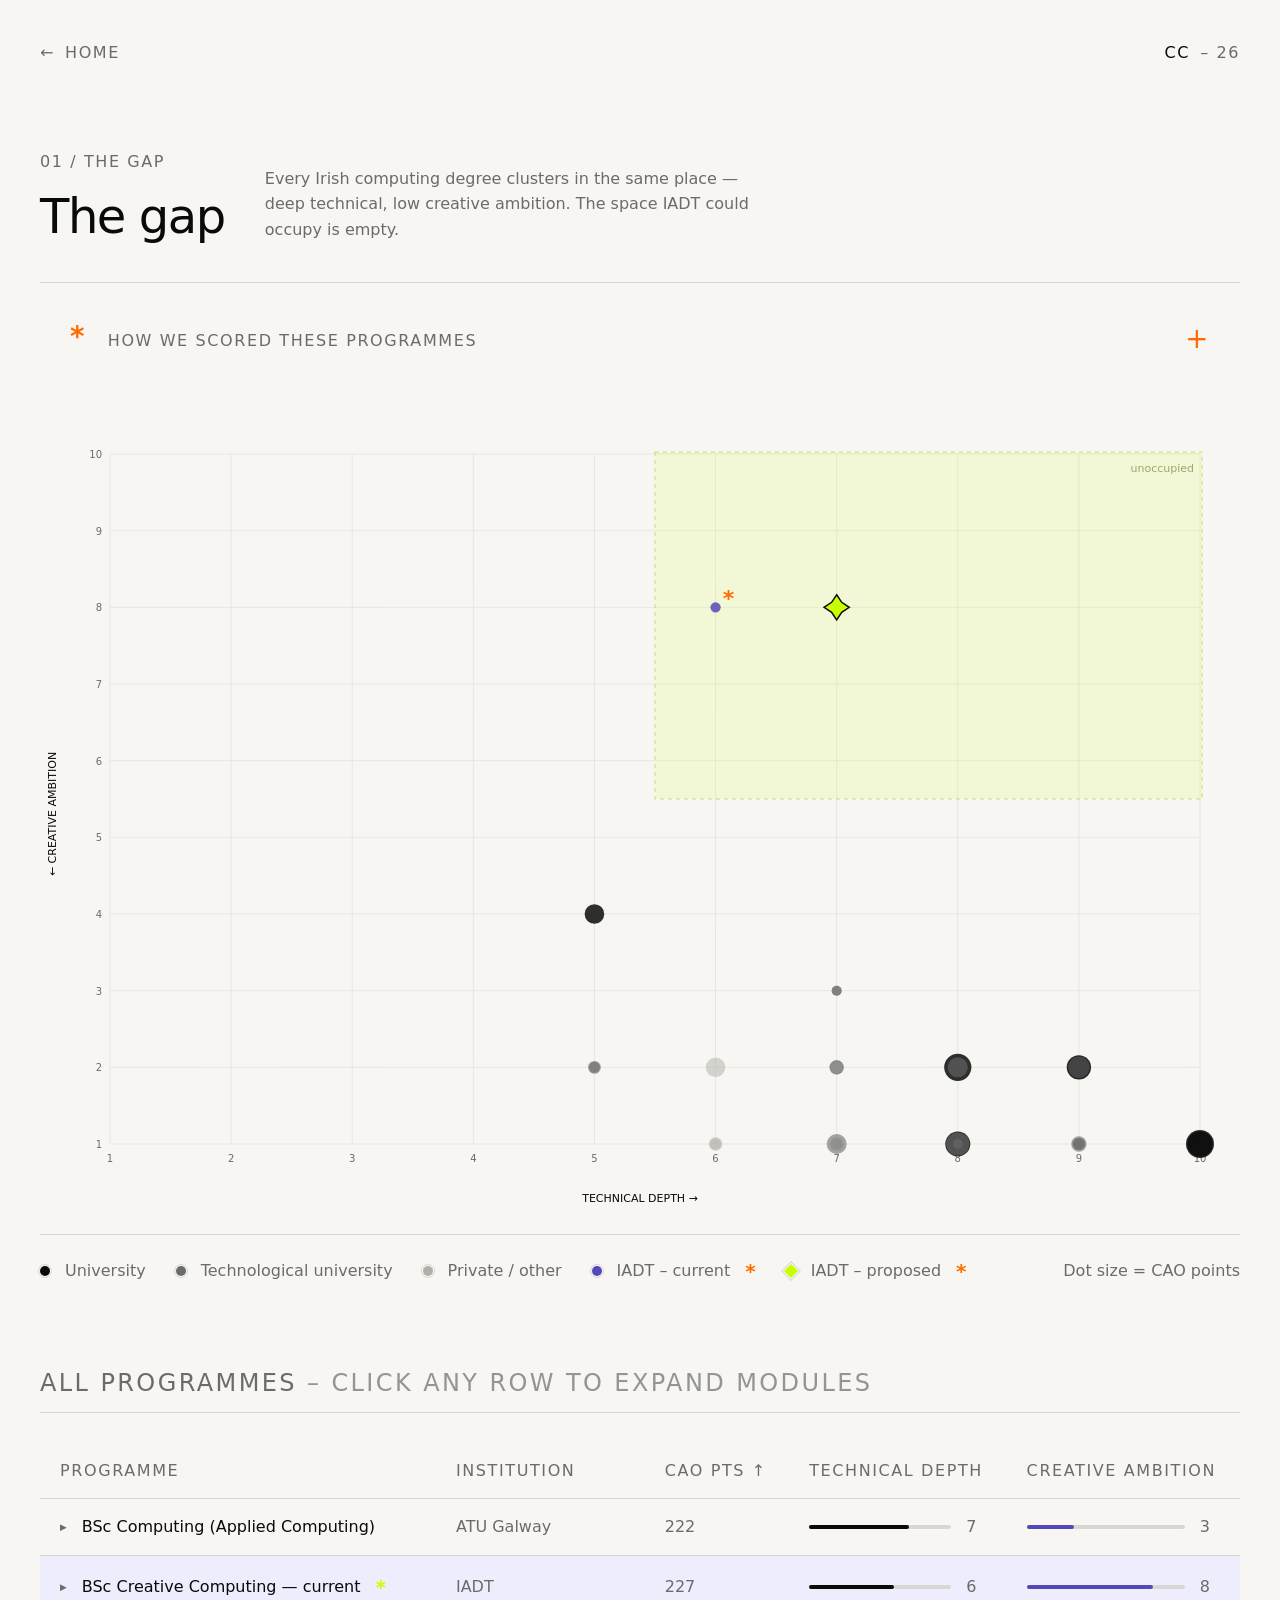
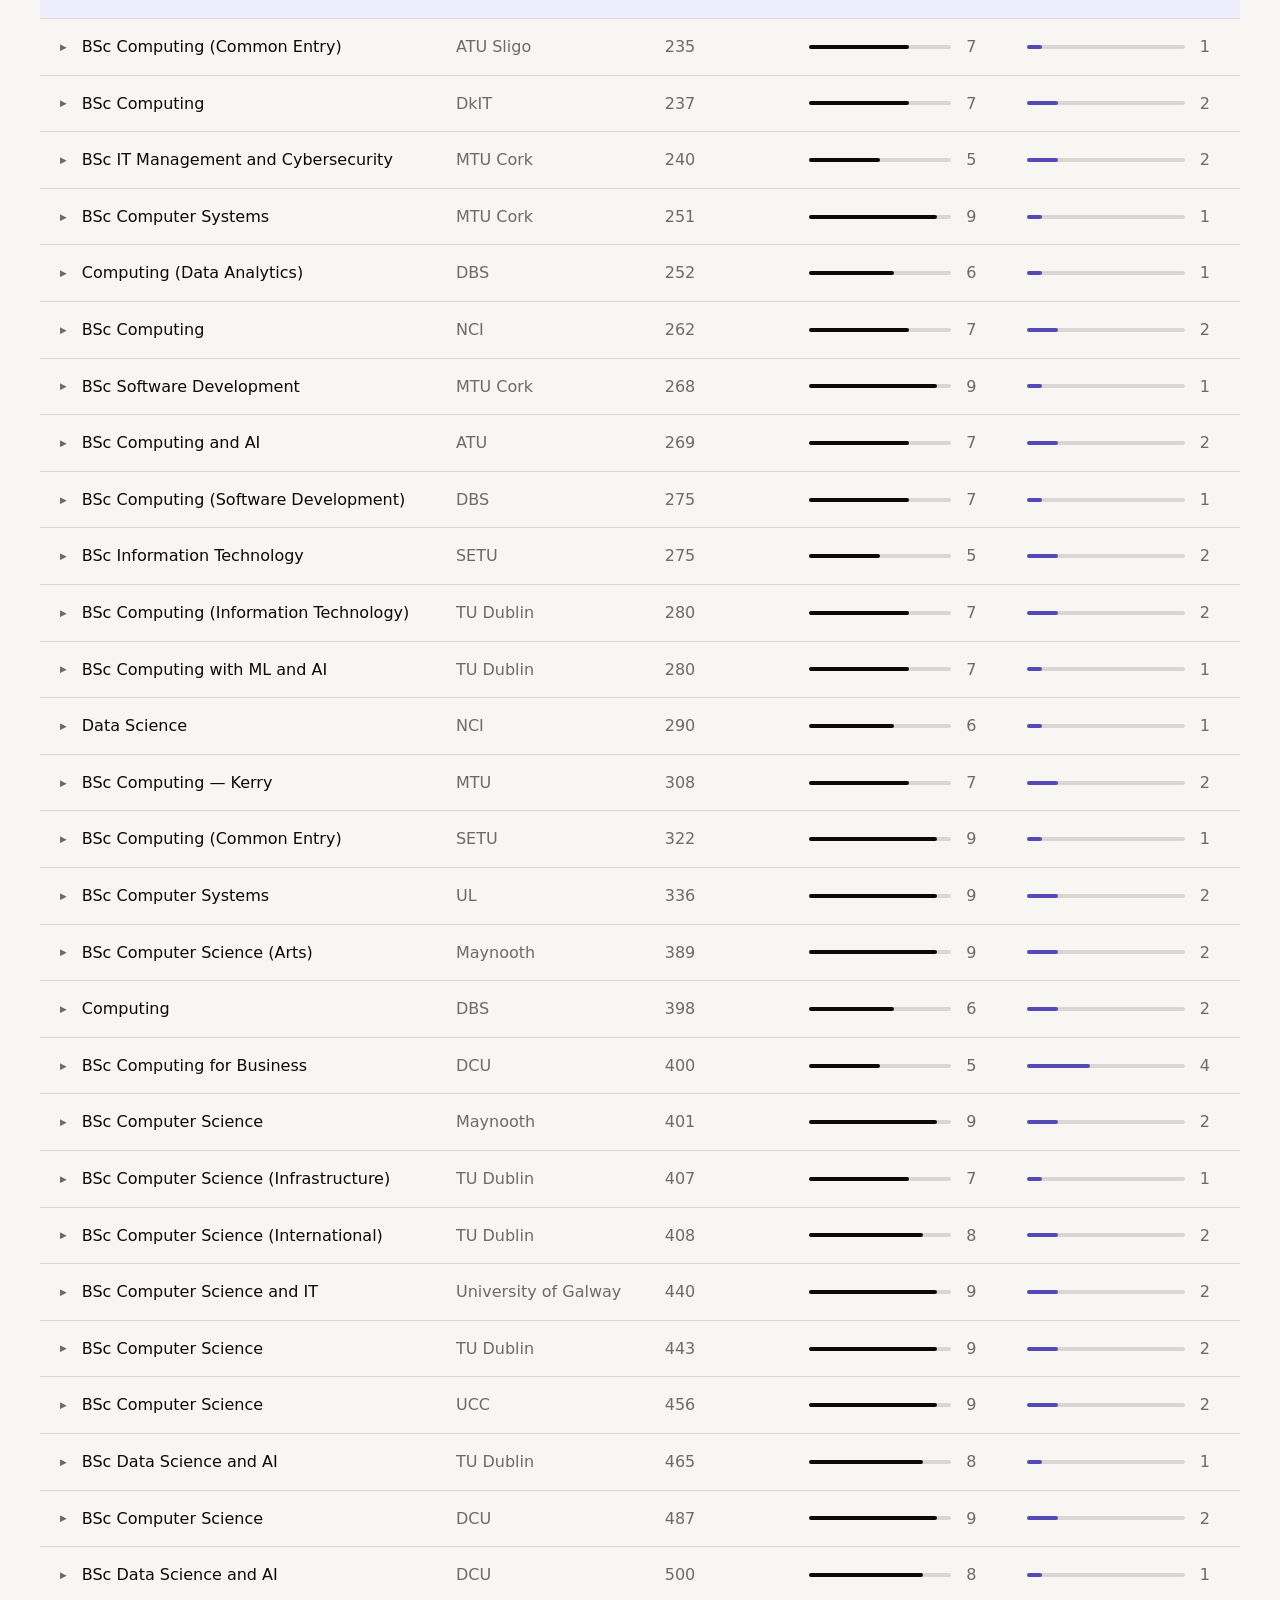
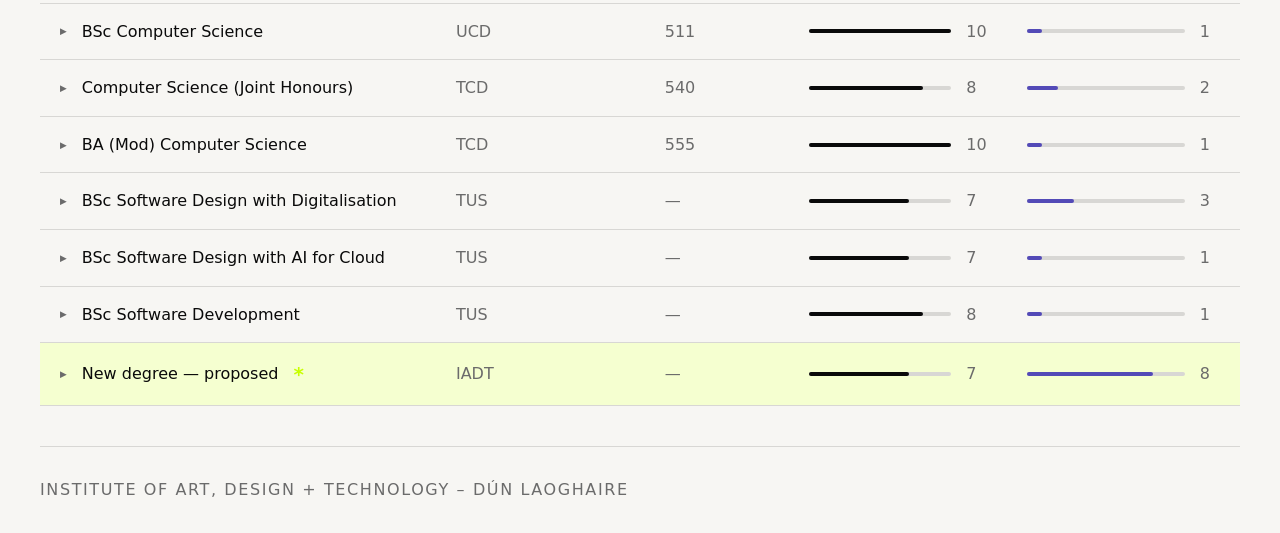
==== 01-gap.html @ 4064b0ba "Initial commit" ====
<!DOCTYPE html>
<html lang="en">
<head>
  <meta charset="UTF-8">
  <meta name="viewport" content="width=device-width, initial-scale=1.0">
  <meta name="description" content="The gap in Irish computing education — a landscape analysis of 37 degree programmes.">
  <title>The Gap – CC 26</title>
  <link rel="stylesheet" href="https://rsms.me/inter/inter.css">
  <link rel="stylesheet" href="css/style.css">
</head>
<body class="page">

  <a class="skip-link" href="#main-content">Skip to main content</a>

  <!--
    SITE HEADER
    Back link left, wordmark right.
    margin-inline-start:auto on .wordmark pushes it right — no empty spacer elements.
  -->
  <header class="site-header">
    <a class="back-link" href="index.html" aria-label="Back to CC 26 home">
      <span class="arrow" aria-hidden="true">←</span>
      <span>Home</span>
    </a>
    <a class="wordmark" href="index.html" aria-label="CC 26 — home">
      <span class="wordmark__name">CC</span>
      <span class="wordmark__sub">26</span>
    </a>
  </header>

  <!--
    PAGE HEADER
    Two-column flex: title group left, description right.
    Description aligns to bottom via align-self:flex-end on .page-header__desc.
  -->
  <div class="page-header">
    <div>
      <p class="page-header__eyebrow">01 / The gap</p>
      <h1 class="page-header__title">The gap</h1>
    </div>
    <p class="page-header__desc">
      Every Irish computing degree clusters in the same place — deep technical,
      low creative ambition. The space IADT could occupy is empty.
    </p>
  </div>

  <!--
    METHODOLOGY DISCLOSURE
    Native <details>/<summary> — keyboard accessible, no JS.
    Collapsed by default so diagram leads.
    Toggle indicator uses CSS transform, not swapped content.
  -->
  <details class="methodology">
    <summary class="methodology__summary">
      <span>
        <span class="methodology__marker" aria-hidden="true">*</span>
        How we scored these programmes
      </span>
      <span class="methodology__toggle" aria-hidden="true">+</span>
    </summary>
    <div class="methodology__body flow">
      <p>
        Each of the 37 programmes was scored 1–10 on two axes, based on a review
        of publicly available module lists, programme descriptions and learning
        outcomes. Scores reflect the overall character of the degree — not the
        presence or absence of any single module.
      </p>
      <p>
        <strong>Technical depth (X axis)</strong> measures how much of the degree
        is dedicated to writing, understanding and debugging real code —
        programming languages, data structures and algorithms, systems programming,
        networking, databases and computer architecture. A score of
        <strong>9–10</strong> indicates significant CS theory: compilers, formal
        methods, concurrent systems. A score of <strong>7–8</strong> indicates
        strong applied programming. A score of <strong>5–6</strong> indicates solid
        coding foundations where programming is not the dominant activity.
      </p>
      <p>
        <strong>Creative ambition (Y axis)</strong> measures how much of the degree
        explicitly teaches design thinking, visual communication, human-centred
        process, prototyping and critique culture. A token UX or HCI module does
        not raise this score. A score of <strong>7–8</strong> requires design to be
        a named, sustained pillar across multiple years.
      </p>
      <p>
        <strong>* IADT Creative Computing</strong> is scored
        <strong>6 for technical depth</strong>. Students write real code across all
        four years — programming, databases, APIs, full-stack projects, cloud and
        networking. The score is not higher because the programme lacks the CS
        theory depth of university degrees: algorithms at scale, systems
        programming, compilers and formal methods.
      </p>
      <p>
        Dot size encodes CAO points (2025 or most recent available). Click any
        programme row in the table below to expand its module list.
      </p>
    </div>
  </details>

  <!--
    MAIN CONTENT
    .stack composition handles vertical rhythm between sections.
  -->
  <main id="main-content" class="site-main stack">

    <!--
      MATRIX VISUALISATION
      <figure> groups the canvas and its legend as a semantic unit.
      The canvas is a progressive enhancement — the data table below
      is the primary accessible content.
      Screen readers get the aria-label on canvas plus the text fallback inside it.
    -->
    <section aria-labelledby="matrix-heading">

      <h2 id="matrix-heading" class="u-visually-hidden">
        Irish computing degrees – technical depth vs creative ambition
      </h2>

      <figure class="matrix-figure">

        <canvas
          id="matrix"
          width="1200"
          height="800"
          role="img"
          aria-label="Scatter plot of 37 Irish computing degrees on two axes: technical depth (x) and creative ambition (y). Almost all programmes cluster bottom-right — high technical, low creative. IADT Creative Computing sits top-left. The proposed new degree sits top-right, a position no other programme occupies."
        >
          <!--
            Text fallback for environments where canvas is unavailable.
            Directs users to the accessible data table below.
          -->
          <p>
            Chart showing 37 Irish computing degrees. Most cluster bottom-right
            (high technical depth, low creative ambition). IADT Creative Computing
            sits top-left. The proposed new degree targets the top-right —
            currently unoccupied. See the full data table below.
          </p>
        </canvas>

        <!--
          Tooltip — positioned absolute within figure.
          aria-hidden toggled via JS when shown/hidden.
        -->
        <div
          id="tooltip"
          class="tooltip"
          role="tooltip"
          aria-hidden="true"
        ></div>

        <!--
          Legend as figcaption — semantically describes the figure.
          Uses .sidebar composition: items left (cluster), note right.
        -->
        <figcaption class="matrix-legend">
          <div class="sidebar">
            <ul class="cluster" role="list" aria-label="Dot colour key">
              <li class="legend__item">
                <span class="legend__dot" data-type="university" aria-hidden="true"></span>
                University
              </li>
              <li class="legend__item">
                <span class="legend__dot" data-type="tu" aria-hidden="true"></span>
                Technological university
              </li>
              <li class="legend__item">
                <span class="legend__dot" data-type="other" aria-hidden="true"></span>
                Private / other
              </li>
              <li class="legend__item">
                <span class="legend__dot" data-type="iadt" aria-hidden="true"></span>
                IADT – current
                <span class="legend__marker" aria-hidden="true">*</span>
              </li>
              <li class="legend__item">
                <span class="legend__dot" data-type="proposed" aria-hidden="true"></span>
                IADT – proposed
                <span class="legend__marker" aria-hidden="true">*</span>
              </li>
            </ul>
            <p class="legend__note">Dot size = CAO points</p>
          </div>
        </figcaption>

      </figure>

    </section>

    <!--
      PROGRAMMES TABLE
      Primary accessible content — full data for all 37 programmes.
      role="region" + tabindex="0" makes the scroll container keyboard-navigable.
      thead is sticky so headers remain visible when scrolling.
    -->
    <section aria-labelledby="table-heading" class="stack" style="--stack-space: var(--space-m)">

      <h2 id="table-heading" class="section-label">
        All programmes
        <span class="section-label__hint">– click any row to expand modules</span>
      </h2>

      <div class="table-scroll" role="region" aria-label="Irish computing degrees data" tabindex="0">
        <table class="data-table" id="prog-table">
          <thead>
            <tr>
              <th scope="col" data-col="name"        aria-sort="none">Programme</th>
              <th scope="col" data-col="institution" aria-sort="none">Institution</th>
              <th scope="col" data-col="cao_points"  aria-sort="none">CAO pts</th>
              <th scope="col" data-col="x"           aria-sort="none">Technical depth</th>
              <th scope="col" data-col="y"           aria-sort="none">Creative ambition</th>
            </tr>
          </thead>
          <tbody id="table-body">
            <!--
              Rows rendered by gap.js.
              Each row is a <tr> with tabindex="0" and aria-expanded
              for keyboard expand/collapse.
              Panel content in a sibling <tr> toggled via hidden attribute.
            -->
          </tbody>
        </table>
      </div>

    </section>

  </main>

  <footer class="site-footer">
    <p class="site-footer__text">Institute of Art, Design + Technology – Dún Laoghaire</p>
  </footer>

  <script src="js/gap.js" type="module"></script>

</body>
</html>
---- css/style.css ----
/* ============================================================
   CC 26 — GLOBAL STYLESHEET
   Methodology:      CUBE CSS          (cube.fyi)
   Type + space:     Utopia            (utopia.fyi)
   Layout:           Every Layout      (every-layout.dev)
   Font:             Inter             (rsms.me/inter)
   Line heights:     Ratio approach    (piccalil.li/blog/line-heights-in-css-work-better-with-ratios)
============================================================ */


/* ------------------------------------------------------------
   RESET
------------------------------------------------------------ */

*, *::before, *::after {
  box-sizing: border-box;
  margin: 0;
  padding: 0;
}


/* ------------------------------------------------------------
   DESIGN TOKENS
   Every value that could change lives here.
   Nothing is hardcoded outside :root.
------------------------------------------------------------ */

:root {

  /* ── Fluid type scale (Utopia, 320px → 1240px) ── */
  --step--1: clamp(0.875rem, 0.875rem + 0vw,    0.875rem);
  --step-0:  1rem;
  --step-1:  clamp(1rem,     0.9rem   + 0.5vw,  1.25rem);
  --step-2:  clamp(1.25rem,  1.05rem  + 0.85vw, 1.75rem);
  --step-3:  clamp(1.5rem,   1.1rem   + 1.7vw,  2.5rem);
  --step-4:  clamp(1.8rem,   1rem     + 4vw,    3rem);

  /* ── Fluid space scale (Utopia, 320px → 1240px) ── */
  --space-3xs: clamp(0.25rem,  0.23rem + 0.11vw, 0.3125rem);
  --space-2xs: clamp(0.5rem,   0.46rem + 0.22vw, 0.625rem);
  --space-xs:  clamp(0.75rem,  0.69rem + 0.33vw, 0.9375rem);
  --space-s:   clamp(1rem,     0.93rem + 0.43vw, 1.25rem);
  --space-m:   clamp(1.5rem,   1.38rem + 0.65vw, 1.875rem);
  --space-l:   clamp(2rem,     1.74rem + 1.09vw, 2.5rem);
  --space-xl:  clamp(3rem,     2.61rem + 1.63vw, 4rem);
  --space-2xl: clamp(4rem,     3.48rem + 2.17vw, 6rem);
  --space-3xl: clamp(6rem,     5.22rem + 3.26vw, 8rem);

  /* One-up pairs */
  --space-s-m:  clamp(1rem,   0.76rem + 1.09vw, 1.875rem);
  --space-m-l:  clamp(1.5rem, 1.15rem + 1.52vw, 2.5rem);
  --space-l-xl: clamp(2rem,   1.5rem  + 2.17vw, 4rem);

  /* ── Typography ── */
  --font-sans:    "Inter", system-ui, sans-serif;
  --font-feature: "cv02","cv03","cv04","cv11","ss01";

  /* Font weights */
  --weight-thin:    200;
  --weight-light:   300;
  --weight-regular: 400;
  --weight-medium:  500;
  --weight-bold:    700;

  /* Line heights — ratio-based (piccalil.li/blog/line-heights-in-css-work-better-with-ratios)
     Each value is a unitless ratio. The browser multiplies by font-size automatically.
     Use --lh-flat for display text, --lh-tight for headings, --lh-body for prose. */
  --lh-flat:  1;
  --lh-tight: 1.1;
  --lh-snug:  1.3;
  --lh-body:  1.6;
  --lh-loose: 1.8;

  /* Letter spacing */
  --tracking-caps:     0.1em;
  --tracking-wide:     0.06em;
  --tracking-tight:   -0.02em;
  --tracking-display: -0.03em;

  /* ── Colour — light mode ── */
  --color-bg:      #f7f6f3;
  --color-surface: #ffffff;
  --color-text:    #0a0a0a;
  --color-muted:   #6b6b6b;
  --color-border:  #d8d7d4;
  --color-accent:  #c8ff00;
  --color-orange:  #ff6b00;
  --color-focus:   #0055cc;

  /* Tinted surface variants — derived from brand colours */
  --color-surface-iadt:     #EEEDFE;
  --color-surface-proposed: #f5ffd0;

  /* Data visualisation */
  --color-dot-university: #0a0a0a;
  --color-dot-tu:         #6b6b6b;
  --color-dot-other:      #b0afa9;
  --color-dot-iadt:       #534AB7;
  --color-dot-proposed:   #c8ff00;

  /* ── Borders ── */
  --border-width-thin:   1px;
  --border-width-medium: 2px;
  --border-width-accent: 3px;
  --border-thin:   var(--border-width-thin) solid var(--color-border);
  --border-medium: var(--border-width-medium) solid var(--color-border);

  /* ── Radii ── */
  --radius-s: 3px;
  --radius-m: 6px;
  --radius-full: 9999px;

  /* ── Shadows ── */
  --shadow-s: 0 2px 8px rgba(0, 0, 0, 0.08);

  /* ── Motion ── */
  --duration-fast:   150ms;
  --duration-normal: 220ms;
  --duration-slow:   400ms;
  --ease-out:   cubic-bezier(0.25, 0.46, 0.45, 0.94);
  --ease-spring: cubic-bezier(0.34, 1.56, 0.64, 1);

  /* ── Layout ── */
  --site-padding:    var(--space-l);
  --chevron-indent:  1.2rem;
  --tooltip-max-w:   240px;
  --measure-prose:   72ch;
  --measure-desc:    48ch;
}

/* ── Dark mode — token overrides only ── */
@media (prefers-color-scheme: dark) {
  :root {
    --color-bg:      #111110;
    --color-surface: #1c1c1b;
    --color-text:    #f0efe9;
    --color-muted:   #888884;
    --color-border:  #2e2e2c;
    --color-focus:   #60a5fa;

    --color-surface-iadt:     #1e1b3a;
    --color-surface-proposed: #1e2e00;

    --color-dot-university: #f0efe9;
    --color-dot-tu:         #888884;
    --color-dot-other:      #555552;
    --color-dot-iadt:       #AFA9EC;
    --color-dot-proposed:   #c8ff00;
  }
}

/* ── Reduced motion ── */
@media (prefers-reduced-motion: reduce) {
  *, *::before, *::after {
    animation-duration: 0.01ms !important;
    transition-duration: 0.01ms !important;
  }
}


/* ------------------------------------------------------------
   BASE
   Minimal — let the browser and cascade do their job
------------------------------------------------------------ */

html {
  font-size: 100%;
  -webkit-text-size-adjust: 100%;
  text-size-adjust: 100%;
}

body {
  font-family: var(--font-sans);
  font-feature-settings: var(--font-feature);
  background-color: var(--color-bg);
  color: var(--color-text);
  line-height: var(--lh-body);
  min-block-size: 100svh;
  padding-inline: var(--site-padding);
}

/* Headings inherit line-height from context — ratio does the work */
h1, h2, h3, h4 {
  line-height: var(--lh-tight);
  font-weight: var(--weight-regular);
}

a { color: inherit; }

img, canvas, svg { display: block; max-inline-size: 100%; }

:focus-visible {
  outline: var(--border-width-medium) solid var(--color-focus);
  outline-offset: 3px;
  border-radius: var(--radius-s);
}

:focus:not(:focus-visible) { outline: none; }


/* ------------------------------------------------------------
   COMPOSITION
   Layout only — no colour, type or decoration
------------------------------------------------------------ */

/* Stack — vertical flow */
.stack {
  display: flex;
  flex-direction: column;
  justify-content: flex-start;
  gap: var(--stack-space, var(--space-m));
}

/* Cluster — horizontal wrapping */
.cluster {
  display: flex;
  flex-wrap: wrap;
  gap: var(--cluster-space, var(--space-s));
  align-items: var(--cluster-align, center);
}

/* Sidebar — two-column, stacks below threshold */
.sidebar {
  display: flex;
  flex-wrap: wrap;
  gap: var(--sidebar-gap, var(--space-m));
}

.sidebar > :first-child {
  flex-grow: 1;
  flex-basis: var(--sidebar-min, 60%);
}

.sidebar > :last-child {
  flex-grow: 1;
  flex-basis: 0;
  min-inline-size: var(--sidebar-content-min, 20ch);
}

/* Switcher — single col below threshold */
.switcher {
  display: flex;
  flex-wrap: wrap;
  gap: var(--switcher-space, var(--space-m));
}

.switcher > * {
  flex-grow: 1;
  flex-basis: calc((var(--switcher-threshold, 40rem) - 100%) * 999);
}

/* Cover — fills viewport */
.cover {
  display: flex;
  flex-direction: column;
  min-block-size: 100svh;
  padding: var(--cover-padding, var(--space-l));
}

.cover > * { margin-block: auto; }
.cover > :first-child { margin-block-start: 0; }
.cover > :last-child  { margin-block-end: 0; }

/* Page shell */
.page {
  display: flex;
  flex-direction: column;
  min-block-size: 100svh;
}

/* Flow — prose rhythm */
.flow > * + * {
  margin-block-start: var(--flow-space, var(--space-m));
}


/* ------------------------------------------------------------
   UTILITIES
   Single-responsibility, always token-bound
------------------------------------------------------------ */

/* Type scale */
.u-step--1 { font-size: var(--step--1); }
.u-step-0  { font-size: var(--step-0); }
.u-step-1  { font-size: var(--step-1); }
.u-step-2  { font-size: var(--step-2); }
.u-step-3  { font-size: var(--step-3); }
.u-step-4  { font-size: var(--step-4); }

/* Line height */
.u-lh-flat  { line-height: var(--lh-flat); }
.u-lh-tight { line-height: var(--lh-tight); }
.u-lh-snug  { line-height: var(--lh-snug); }
.u-lh-body  { line-height: var(--lh-body); }

/* Weight */
.u-thin    { font-weight: var(--weight-thin); }
.u-light   { font-weight: var(--weight-light); }
.u-medium  { font-weight: var(--weight-medium); }
.u-bold    { font-weight: var(--weight-bold); }

/* Tracking */
.u-caps    { letter-spacing: var(--tracking-caps); text-transform: uppercase; }
.u-tabular { font-variant-numeric: tabular-nums; }

/* Colour */
.u-color-muted  { color: var(--color-muted); }
.u-color-accent { color: var(--color-accent); }
.u-bg-surface   { background-color: var(--color-surface); }

/* Accessibility */
.u-visually-hidden {
  position: absolute;
  inline-size: 1px;
  block-size: 1px;
  padding: 0;
  margin: -1px;
  overflow: hidden;
  clip: rect(0, 0, 0, 0);
  white-space: nowrap;
  border: 0;
}


/* ------------------------------------------------------------
   BLOCKS
   Component-scoped styles
   Any repeated pattern uses a token or composition class
------------------------------------------------------------ */

/* ── Skip link ── */
.skip-link {
  position: absolute;
  inset-block-start: var(--space-s);
  inset-inline-start: var(--space-s);
  padding: var(--space-xs) var(--space-s);
  background: var(--color-accent);
  color: var(--color-text);
  font-size: var(--step-0);
  font-weight: var(--weight-medium);
  text-decoration: none;
  border-radius: var(--radius-s);
  z-index: 100;
  transform: translateY(-200%);
  transition: transform var(--duration-fast);
}

.skip-link:focus { transform: translateY(0); }

/* ── Site header ──
   Back link left, wordmark pushed right via margin-inline-start:auto */
.site-header {
  display: flex;
  flex-wrap: wrap;
  align-items: baseline;
  gap: var(--space-s);
  padding-block-start: var(--site-padding);
}

.site-header .wordmark { margin-inline-start: auto; }

/* ── Back link ── */
.back-link {
  display: inline-flex;
  align-items: center;
  gap: var(--space-2xs);
  font-size: var(--step-0);
  font-weight: var(--weight-regular);
  color: var(--color-muted);
  text-decoration: none;
  letter-spacing: var(--tracking-caps);
  text-transform: uppercase;
  transition: color var(--duration-fast);
}

.back-link:hover { color: var(--color-text); }

/* Arrow animates right on hover */
.back-link .arrow {
  display: inline-block;
  transition: transform var(--duration-normal) var(--ease-out);
}

.back-link:hover .arrow { transform: translateX(-3px); }

/* ── Wordmark ── */
.wordmark {
  display: inline-flex;
  align-items: baseline;
  gap: var(--space-2xs);
  font-size: var(--step-0);
  font-weight: var(--weight-medium);
  letter-spacing: var(--tracking-caps);
  text-transform: uppercase;
  color: var(--color-text);
  text-decoration: none;
}

.wordmark__sub {
  color: var(--color-muted);
  font-weight: var(--weight-regular);
}

.wordmark__sub::before { content: "– "; }

/* ── Page header ── */
.page-header {
  display: flex;
  flex-wrap: wrap;
  align-items: flex-end;
  gap: var(--space-l);
  padding-block: var(--space-2xl) var(--space-l);
  border-block-end: var(--border-thin);
}

.page-header__eyebrow {
  color: var(--color-muted);
  letter-spacing: var(--tracking-caps);
  text-transform: uppercase;
  margin-block-end: var(--space-xs);
}

.page-header__title {
  font-size: var(--step-4);
  font-weight: var(--weight-light);
  letter-spacing: var(--tracking-display);
  line-height: var(--lh-tight);
}

.page-header__desc {
  color: var(--color-muted);
  max-inline-size: var(--measure-desc);
  align-self: flex-end;
}

/* ── Methodology disclosure ── */
.methodology {
  border-radius: var(--radius-s);
  overflow: hidden;
  margin-block-start: var(--space-s);
}

.methodology__summary {
  display: flex;
  justify-content: space-between;
  align-items: center;
  padding: var(--space-s) var(--space-m);
  font-weight: var(--weight-medium);
  letter-spacing: var(--tracking-caps);
  text-transform: uppercase;
  color: var(--color-muted);
  cursor: pointer;
  list-style: none;
  user-select: none;
  transition: color var(--duration-fast), background var(--duration-fast);
}

.methodology__summary::-webkit-details-marker { display: none; }

/* Toggle indicator */
.methodology__toggle {
  font-size: var(--step-2);
  font-weight: var(--weight-regular);
  color: var(--color-orange);
  flex-shrink: 0;
  line-height: var(--lh-flat);
  transition: transform var(--duration-normal) var(--ease-out);
}

.methodology[open] .methodology__toggle { transform: rotate(45deg); }

.methodology__summary:hover {
  color: var(--color-text);
  background: var(--color-surface);
}

/* Asterisk marker */
.methodology__marker {
  color: var(--color-orange);
  font-size: var(--step-2);
  font-weight: var(--weight-bold);
  line-height: var(--lh-flat);
  margin-inline-end: var(--space-xs);
}

.methodology__body {
  padding: var(--space-m);
  border-block-start: var(--border-thin);
  background: var(--color-surface);
  max-inline-size: var(--measure-prose);
}

/* .flow handles paragraph spacing */
.methodology__body p { color: var(--color-muted); }
.methodology__body strong { color: var(--color-text); font-weight: var(--weight-medium); }
.methodology__body em     { color: var(--color-dot-iadt); font-style: normal; font-weight: var(--weight-medium); }

/* ── Site main ── */
.site-main {
  flex: 1;
  padding-block: var(--site-padding);
  --stack-space: var(--space-2xl);
}

/* ── Matrix figure ── */
.matrix-figure { position: relative; }

/* ── Tooltip ── */
.tooltip {
  position: absolute;
  background: var(--color-surface);
  border: var(--border-thin);
  border-radius: var(--radius-m);
  padding: var(--space-xs) var(--space-s);
  line-height: var(--lh-snug);
  pointer-events: none;
  opacity: 0;
  transition: opacity var(--duration-normal) var(--ease-out);
  max-inline-size: var(--tooltip-max-w);
  z-index: 10;
  box-shadow: var(--shadow-s);
}

.tooltip[aria-hidden="false"] { opacity: 1; }

.tooltip__name   { font-weight: var(--weight-medium); margin-block-end: var(--space-3xs); }
.tooltip__inst   { color: var(--color-muted); margin-block-end: var(--space-2xs); }
.tooltip__scores { display: flex; gap: var(--space-m); color: var(--color-muted); }
.tooltip__cao    { color: var(--color-muted); margin-block-start: var(--space-3xs); }
.tooltip__hint   {
  color: var(--color-accent);
  background: var(--color-text);
  margin-block-start: var(--space-xs);
  padding: var(--space-3xs) var(--space-xs);
  border-radius: var(--radius-s);
  display: inline-block;
}

/* ── Matrix legend ── */
.matrix-legend {
  padding-block-start: var(--space-s);
  border-block-start: var(--border-thin);
  margin-block-start: var(--space-s);
}

/* Uses .sidebar composition: legend items left, note right */
.matrix-legend .sidebar {
  --sidebar-gap: var(--space-m);
  --sidebar-min: 70%;
  align-items: center;
}

.matrix-legend .cluster {
  --cluster-space: var(--space-m);
  list-style: none;
}

.legend__item {
  display: flex;
  align-items: center;
  gap: var(--space-xs);
  color: var(--color-muted);
}

/* All dots get a stroke */
.legend__dot {
  inline-size: 10px;
  block-size: 10px;
  border-radius: var(--radius-full);
  flex-shrink: 0;
  outline: var(--border-width-thin) solid var(--color-border);
  outline-offset: 1px;
}

.legend__dot[data-type="university"] { background: var(--color-dot-university); }
.legend__dot[data-type="tu"]         { background: var(--color-dot-tu); }
.legend__dot[data-type="other"]      { background: var(--color-dot-other); }
.legend__dot[data-type="iadt"]       { background: var(--color-dot-iadt); }
.legend__dot[data-type="proposed"]   {
  background: var(--color-dot-proposed);
  border-radius: 0;
  transform: rotate(45deg);
}

.legend__marker {
  color: var(--color-orange);
  font-weight: var(--weight-bold);
  font-size: var(--step-1);
}

.legend__note {
  color: var(--color-muted);
  text-align: end;
  white-space: nowrap;
}

/* ── Section label ── */
.section-label {
  color: var(--color-muted);
  letter-spacing: var(--tracking-caps);
  text-transform: uppercase;
  padding-block-end: var(--space-xs);
  border-block-end: var(--border-thin);
}

.section-label__hint {
  font-weight: var(--weight-regular);
  opacity: 0.7;
}

/* ── Table scroll ── */
.table-scroll { overflow-x: auto; }

/* ── Data table ── */
.data-table {
  width: 100%;
  border-collapse: collapse;
}

/* Sticky header */
.data-table thead {
  position: sticky;
  top: 0;
  z-index: 5;
  background: var(--color-bg);
}

.data-table thead th {
  text-align: left;
  padding: var(--space-xs) var(--space-s);
  font-weight: var(--weight-medium);
  color: var(--color-muted);
  border-block-end: var(--border-thin);
  white-space: nowrap;
  cursor: pointer;
  user-select: none;
  letter-spacing: var(--tracking-caps);
  text-transform: uppercase;
  transition: color var(--duration-fast);
}

.data-table thead th:hover                          { color: var(--color-text); }
.data-table thead th[aria-sort="ascending"]::after  { content: " ↑"; }
.data-table thead th[aria-sort="descending"]::after { content: " ↓"; }

/* ── Programme rows ── */
.prog-row {
  border-block-end: var(--border-thin);
  cursor: pointer;
  transition: background var(--duration-fast);
}

.prog-row:hover td          { background: var(--color-surface); }
.prog-row:focus-visible     { outline: var(--border-width-medium) solid var(--color-focus); outline-offset: -2px; }

/* ── Exceptions (data attributes) ── */
.prog-row[data-prog-type="iadt"] td     { background: var(--color-surface-iadt); }
.prog-row[data-prog-type="proposed"] td { background: var(--color-surface-proposed); }
.prog-row[data-highlighted="true"] td:first-child {
  box-shadow: inset var(--border-width-accent) 0 0 var(--color-accent);
}

/* Score bar fill variant */
.score-bar__fill[data-axis="creative"] { background: var(--color-dot-iadt); }

/* ── Programme cells ── */
.prog-cell {
  padding: var(--space-xs) var(--space-s);
  vertical-align: middle;
}

.prog-cell--inst { color: var(--color-muted); }
.prog-cell--cao  { color: var(--color-muted); font-variant-numeric: tabular-nums; }

/* Chevron */
.prog-summary__name {
  display: flex;
  align-items: center;
  gap: var(--space-xs);
}

.prog-summary__name::before {
  content: "▶";
  font-size: 0.55em;
  color: var(--color-muted);
  flex-shrink: 0;
  transition: transform var(--duration-fast) var(--ease-out);
}

.prog-row[data-open="true"] .prog-summary__name::before { transform: rotate(90deg); }

.prog-row[data-has-note="true"] .prog-summary__name::after {
  content: " *";
  color: var(--color-accent);
  font-weight: var(--weight-bold);
  font-size: var(--step-1);
}

/* ── Panel row ── */
.prog-panel-row[hidden] { display: none; }
.prog-panel-cell        { padding: 0; }

/* ── Score bar ── */
.score-bar       { display: flex; align-items: center; gap: var(--space-xs); }
.score-bar__track { flex: 1; block-size: 4px; background: var(--color-border); border-radius: var(--radius-full); }
.score-bar__fill  { block-size: 100%; border-radius: var(--radius-full); background: var(--color-text); }
.score-num        { font-variant-numeric: tabular-nums; min-inline-size: 2ch; color: var(--color-muted); }

/* ── Programme panel ── */
.prog-panel {
  padding: var(--space-m) var(--space-s) var(--space-m) calc(var(--space-s) + var(--chevron-indent));
  background: var(--color-surface);
  border-block-start: var(--border-thin);
  --stack-space: var(--space-m);
}

/* Meta uses cluster composition */
.prog-panel__meta {
  --cluster-space: var(--space-m);
}

.prog-panel__meta-item {
  display: flex;
  flex-direction: column;
  gap: var(--space-3xs);
}

.prog-panel__meta-label {
  color: var(--color-muted);
  letter-spacing: var(--tracking-caps);
  text-transform: uppercase;
}

.prog-panel__meta-value {
  font-weight: var(--weight-medium);
}

/* Year/semester headings */
.prog-panel__year {
  font-weight: var(--weight-medium);
  color: var(--color-muted);
  letter-spacing: var(--tracking-caps);
  text-transform: uppercase;
  padding-block-end: var(--space-2xs);
  border-block-end: var(--border-thin);
  margin-block-end: var(--space-xs);
}

.prog-panel__year--sem {
  font-weight: var(--weight-regular);
  font-style: italic;
  text-transform: none;
  letter-spacing: 0;
}

/* Module list */
.module-list { list-style: none; margin-block-end: var(--space-s); }

.module-list li {
  color: var(--color-muted);
  padding-block: var(--space-3xs);
  border-block-end: var(--border-width-thin) solid var(--color-border);
  line-height: var(--lh-snug);
}

.module-list li:last-child { border-block-end: none; }

/* Panel link */
.prog-panel__link {
  color: var(--color-focus);
  text-decoration: none;
  display: inline-flex;
  align-items: center;
  gap: var(--space-2xs);
}

.prog-panel__link:hover { text-decoration: underline; }

/* Note */
.prog-panel__note {
  color: var(--color-muted);
  line-height: var(--lh-body);
  padding: var(--space-xs) var(--space-s);
  background: var(--color-bg);
  border-radius: var(--radius-s);
  border-inline-start: var(--border-width-accent) solid var(--color-dot-iadt);
}

/* ── Site footer ── */
.site-footer {
  padding-block: var(--space-m);
  border-block-start: var(--border-thin);
  margin-block-start: auto;
}

.site-footer__text {
  color: var(--color-muted);
  letter-spacing: var(--tracking-caps);
  text-transform: uppercase;
}

/* ── Nav list (index page) ── */
.nav-list { list-style: none; }

.nav-item {
  border-block-end: var(--border-thin);
  position: relative;
  overflow: hidden;
}

/* Hover fill */
.nav-item::before {
  content: '';
  position: absolute;
  inset: 0;
  background-color: var(--color-accent);
  transform: translateX(-100%);
  transition: transform var(--duration-normal) var(--ease-out);
  z-index: 0;
  pointer-events: none;
}

.nav-item:hover::before,
.nav-item:focus-within::before { transform: translateX(0); }

.nav-link {
  position: relative;
  z-index: 1;
  display: flex;
  align-items: baseline;
  gap: var(--space-m);
  padding-block: var(--space-s);
  text-decoration: none;
  color: var(--color-text);
}

.nav-link__number {
  font-weight: var(--weight-medium);
  color: var(--color-muted);
  font-variant-numeric: tabular-nums;
  letter-spacing: var(--tracking-wide);
  min-inline-size: 2ch;
  transition: opacity var(--duration-fast);
}

.nav-link__title {
  font-size: var(--step-4);
  font-weight: var(--weight-thin);
  letter-spacing: var(--tracking-display);
  line-height: var(--lh-tight);
  flex: 1;
}

.nav-link__subtitle {
  color: var(--color-muted);
  display: none;
  white-space: nowrap;
  overflow: hidden;
  text-overflow: ellipsis;
  transition: opacity var(--duration-fast);
}

@media (min-width: 600px) { .nav-link__subtitle { display: block; } }

.nav-item:hover .nav-link__subtitle,
.nav-item:focus-within .nav-link__subtitle { opacity: 0.55; }

.nav-item:hover .nav-link__number,
.nav-item:focus-within .nav-link__number   { opacity: 0.45; }
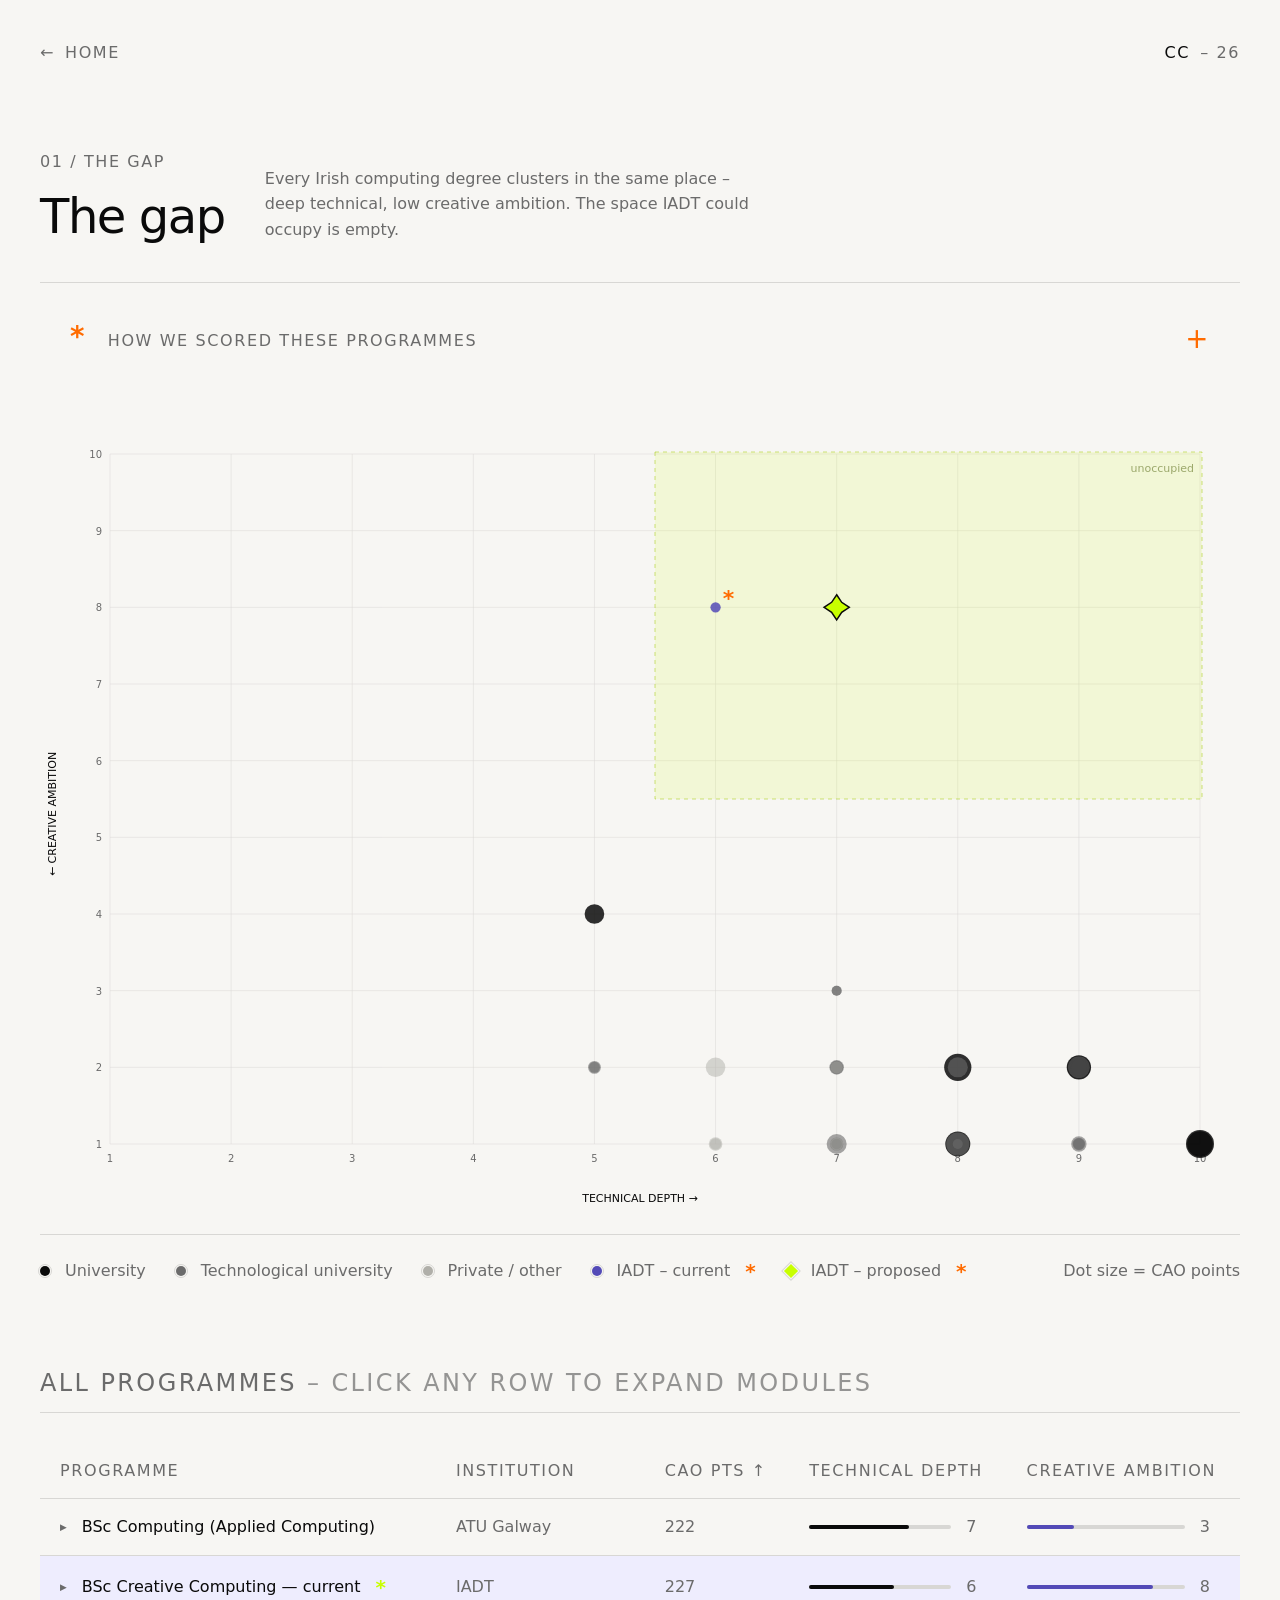
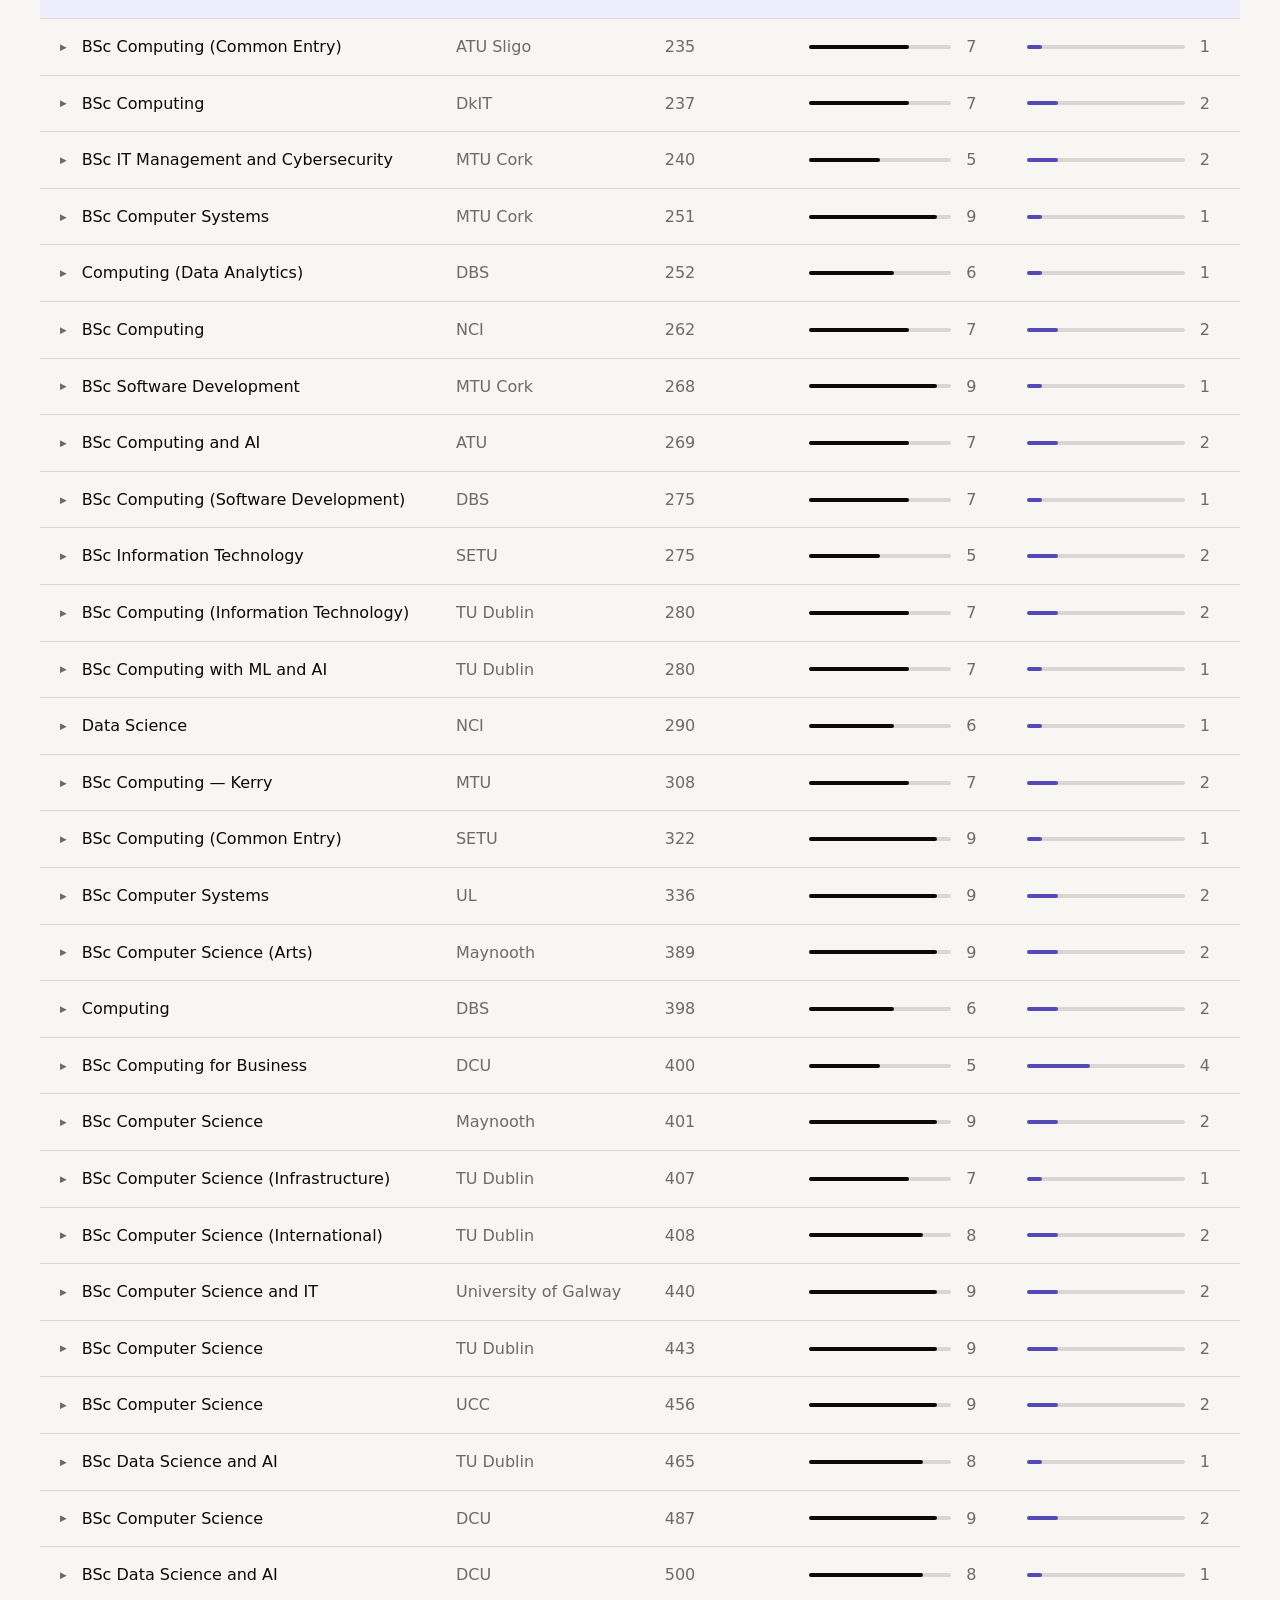
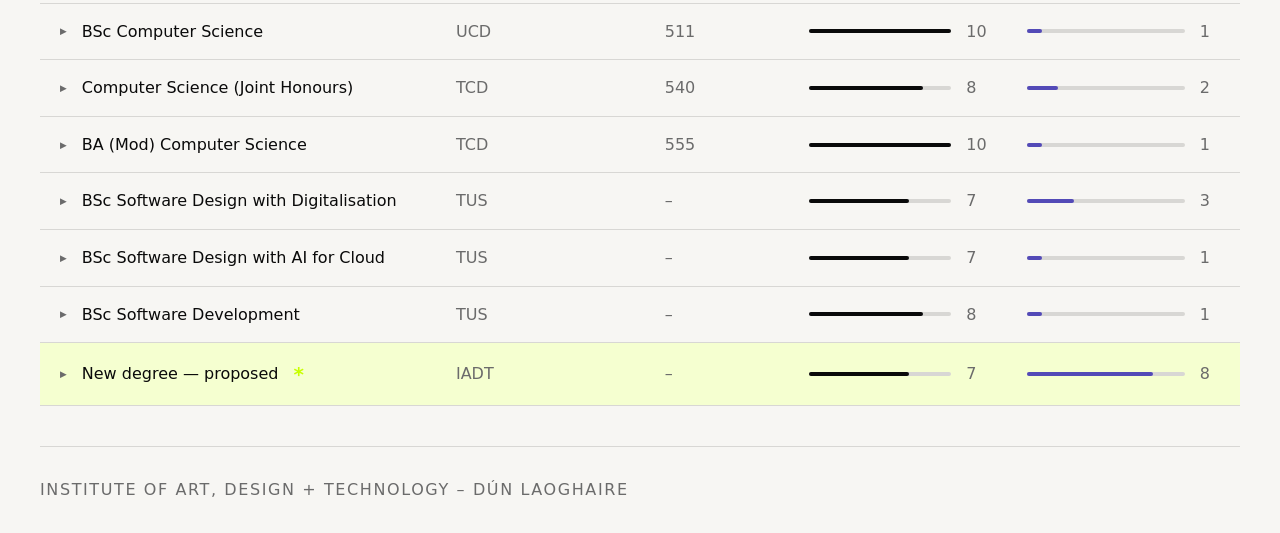
==== commit 2de6653b: "Replace em dashes with en dashes across all files Co-Authored-By: Claude Sonnet 4.6 <noreply@anthrop" ====
--- a/01-gap.html
+++ b/01-gap.html
@@ -3,7 +3,7 @@
 <head>
   <meta charset="UTF-8">
   <meta name="viewport" content="width=device-width, initial-scale=1.0">
-  <meta name="description" content="The gap in Irish computing education — a landscape analysis of 37 degree programmes.">
+  <meta name="description" content="The gap in Irish computing education – a landscape analysis of 37 degree programmes.">
   <title>The Gap – CC 26</title>
   <link rel="stylesheet" href="https://rsms.me/inter/inter.css">
   <link rel="stylesheet" href="css/style.css">
@@ -15,14 +15,14 @@
   <!--
     SITE HEADER
     Back link left, wordmark right.
-    margin-inline-start:auto on .wordmark pushes it right — no empty spacer elements.
+    margin-inline-start:auto on .wordmark pushes it right – no empty spacer elements.
   -->
   <header class="site-header">
     <a class="back-link" href="index.html" aria-label="Back to CC 26 home">
       <span class="arrow" aria-hidden="true">←</span>
       <span>Home</span>
     </a>
-    <a class="wordmark" href="index.html" aria-label="CC 26 — home">
+    <a class="wordmark" href="index.html" aria-label="CC 26 – home">
       <span class="wordmark__name">CC</span>
       <span class="wordmark__sub">26</span>
     </a>
@@ -39,14 +39,14 @@
       <h1 class="page-header__title">The gap</h1>
     </div>
     <p class="page-header__desc">
-      Every Irish computing degree clusters in the same place — deep technical,
+      Every Irish computing degree clusters in the same place – deep technical,
       low creative ambition. The space IADT could occupy is empty.
     </p>
   </div>
 
   <!--
     METHODOLOGY DISCLOSURE
-    Native <details>/<summary> — keyboard accessible, no JS.
+    Native <details>/<summary> – keyboard accessible, no JS.
     Collapsed by default so diagram leads.
     Toggle indicator uses CSS transform, not swapped content.
   -->
@@ -62,12 +62,12 @@
       <p>
         Each of the 37 programmes was scored 1–10 on two axes, based on a review
         of publicly available module lists, programme descriptions and learning
-        outcomes. Scores reflect the overall character of the degree — not the
+        outcomes. Scores reflect the overall character of the degree – not the
         presence or absence of any single module.
       </p>
       <p>
         <strong>Technical depth (X axis)</strong> measures how much of the degree
-        is dedicated to writing, understanding and debugging real code —
+        is dedicated to writing, understanding and debugging real code –
         programming languages, data structures and algorithms, systems programming,
         networking, databases and computer architecture. A score of
         <strong>9–10</strong> indicates significant CS theory: compilers, formal
@@ -85,7 +85,7 @@
       <p>
         <strong>* IADT Creative Computing</strong> is scored
         <strong>6 for technical depth</strong>. Students write real code across all
-        four years — programming, databases, APIs, full-stack projects, cloud and
+        four years – programming, databases, APIs, full-stack projects, cloud and
         networking. The score is not higher because the programme lacks the CS
         theory depth of university degrees: algorithms at scale, systems
         programming, compilers and formal methods.
@@ -106,7 +106,7 @@
     <!--
       MATRIX VISUALISATION
       <figure> groups the canvas and its legend as a semantic unit.
-      The canvas is a progressive enhancement — the data table below
+      The canvas is a progressive enhancement – the data table below
       is the primary accessible content.
       Screen readers get the aria-label on canvas plus the text fallback inside it.
     -->
@@ -123,7 +123,7 @@
           width="1200"
           height="800"
           role="img"
-          aria-label="Scatter plot of 37 Irish computing degrees on two axes: technical depth (x) and creative ambition (y). Almost all programmes cluster bottom-right — high technical, low creative. IADT Creative Computing sits top-left. The proposed new degree sits top-right, a position no other programme occupies."
+          aria-label="Scatter plot of 37 Irish computing degrees on two axes: technical depth (x) and creative ambition (y). Almost all programmes cluster bottom-right – high technical, low creative. IADT Creative Computing sits top-left. The proposed new degree sits top-right, a position no other programme occupies."
         >
           <!--
             Text fallback for environments where canvas is unavailable.
@@ -132,13 +132,13 @@
           <p>
             Chart showing 37 Irish computing degrees. Most cluster bottom-right
             (high technical depth, low creative ambition). IADT Creative Computing
-            sits top-left. The proposed new degree targets the top-right —
+            sits top-left. The proposed new degree targets the top-right –
             currently unoccupied. See the full data table below.
           </p>
         </canvas>
 
         <!--
-          Tooltip — positioned absolute within figure.
+          Tooltip – positioned absolute within figure.
           aria-hidden toggled via JS when shown/hidden.
         -->
         <div
@@ -149,7 +149,7 @@
         ></div>
 
         <!--
-          Legend as figcaption — semantically describes the figure.
+          Legend as figcaption – semantically describes the figure.
           Uses .sidebar composition: items left (cluster), note right.
         -->
         <figcaption class="matrix-legend">
@@ -188,7 +188,7 @@
 
     <!--
       PROGRAMMES TABLE
-      Primary accessible content — full data for all 37 programmes.
+      Primary accessible content – full data for all 37 programmes.
       role="region" + tabindex="0" makes the scroll container keyboard-navigable.
       thead is sticky so headers remain visible when scrolling.
     -->
--- a/css/style.css
+++ b/css/style.css
@@ -1,5 +1,5 @@
 /* ============================================================
-   CC 26 — GLOBAL STYLESHEET
+   CC 26 – GLOBAL STYLESHEET
    Methodology:      CUBE CSS          (cube.fyi)
    Type + space:     Utopia            (utopia.fyi)
    Layout:           Every Layout      (every-layout.dev)
@@ -62,7 +62,7 @@
   --weight-medium:  500;
   --weight-bold:    700;
 
-  /* Line heights — ratio-based (piccalil.li/blog/line-heights-in-css-work-better-with-ratios)
+  /* Line heights – ratio-based (piccalil.li/blog/line-heights-in-css-work-better-with-ratios)
      Each value is a unitless ratio. The browser multiplies by font-size automatically.
      Use --lh-flat for display text, --lh-tight for headings, --lh-body for prose. */
   --lh-flat:  1;
@@ -77,7 +77,7 @@
   --tracking-tight:   -0.02em;
   --tracking-display: -0.03em;
 
-  /* ── Colour — light mode ── */
+  /* ── Colour – light mode ── */
   --color-bg:      #f7f6f3;
   --color-surface: #ffffff;
   --color-text:    #0a0a0a;
@@ -87,7 +87,7 @@
   --color-orange:  #ff6b00;
   --color-focus:   #0055cc;
 
-  /* Tinted surface variants — derived from brand colours */
+  /* Tinted surface variants – derived from brand colours */
   --color-surface-iadt:     #EEEDFE;
   --color-surface-proposed: #f5ffd0;
 
@@ -128,7 +128,7 @@
   --measure-desc:    48ch;
 }
 
-/* ── Dark mode — token overrides only ── */
+/* ── Dark mode – token overrides only ── */
 @media (prefers-color-scheme: dark) {
   :root {
     --color-bg:      #111110;
@@ -160,7 +160,7 @@
 
 /* ------------------------------------------------------------
    BASE
-   Minimal — let the browser and cascade do their job
+   Minimal – let the browser and cascade do their job
 ------------------------------------------------------------ */
 
 html {
@@ -179,7 +179,7 @@
   padding-inline: var(--site-padding);
 }
 
-/* Headings inherit line-height from context — ratio does the work */
+/* Headings inherit line-height from context – ratio does the work */
 h1, h2, h3, h4 {
   line-height: var(--lh-tight);
   font-weight: var(--weight-regular);
@@ -200,10 +200,10 @@
 
 /* ------------------------------------------------------------
    COMPOSITION
-   Layout only — no colour, type or decoration
+   Layout only – no colour, type or decoration
 ------------------------------------------------------------ */
 
-/* Stack — vertical flow */
+/* Stack – vertical flow */
 .stack {
   display: flex;
   flex-direction: column;
@@ -211,7 +211,7 @@
   gap: var(--stack-space, var(--space-m));
 }
 
-/* Cluster — horizontal wrapping */
+/* Cluster – horizontal wrapping */
 .cluster {
   display: flex;
   flex-wrap: wrap;
@@ -219,7 +219,7 @@
   align-items: var(--cluster-align, center);
 }
 
-/* Sidebar — two-column, stacks below threshold */
+/* Sidebar – two-column, stacks below threshold */
 .sidebar {
   display: flex;
   flex-wrap: wrap;
@@ -237,7 +237,7 @@
   min-inline-size: var(--sidebar-content-min, 20ch);
 }
 
-/* Switcher — single col below threshold */
+/* Switcher – single col below threshold */
 .switcher {
   display: flex;
   flex-wrap: wrap;
@@ -249,7 +249,7 @@
   flex-basis: calc((var(--switcher-threshold, 40rem) - 100%) * 999);
 }
 
-/* Cover — fills viewport */
+/* Cover – fills viewport */
 .cover {
   display: flex;
   flex-direction: column;
@@ -268,7 +268,7 @@
   min-block-size: 100svh;
 }
 
-/* Flow — prose rhythm */
+/* Flow – prose rhythm */
 .flow > * + * {
   margin-block-start: var(--flow-space, var(--space-m));
 }
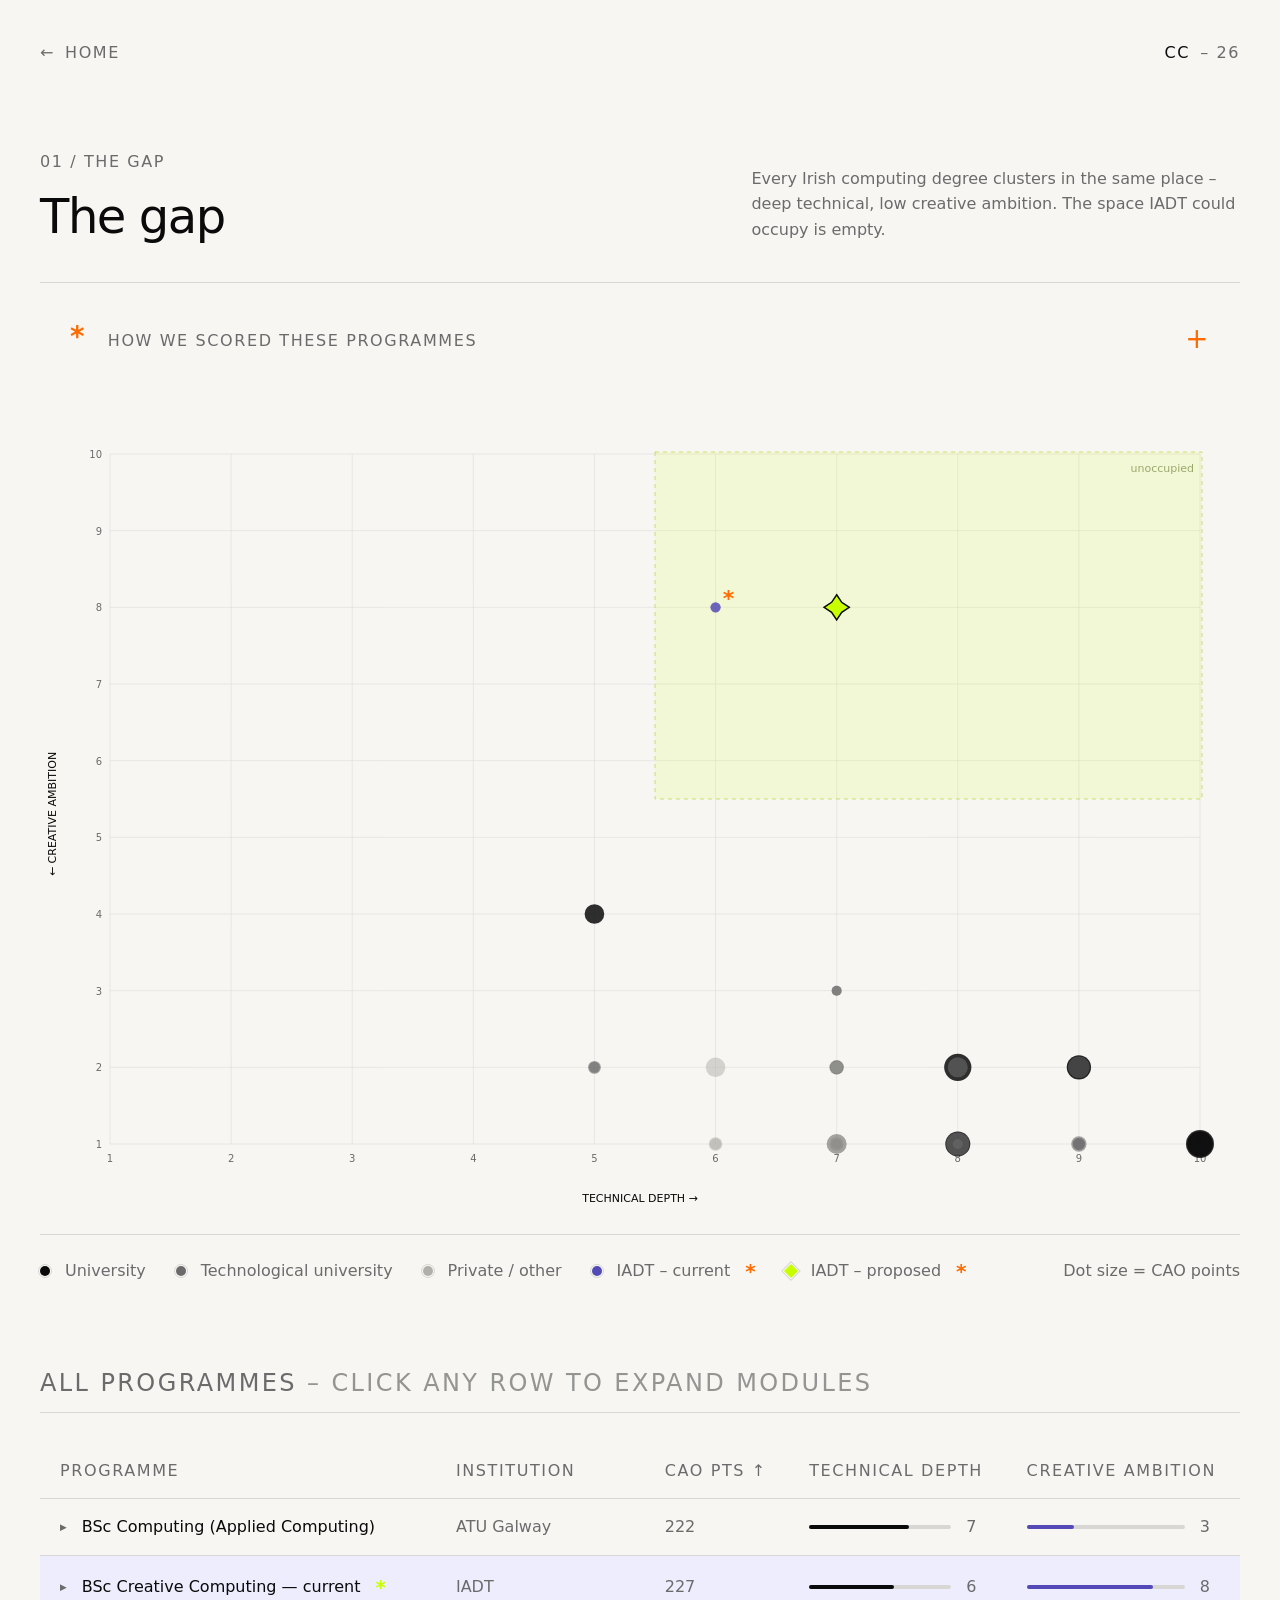
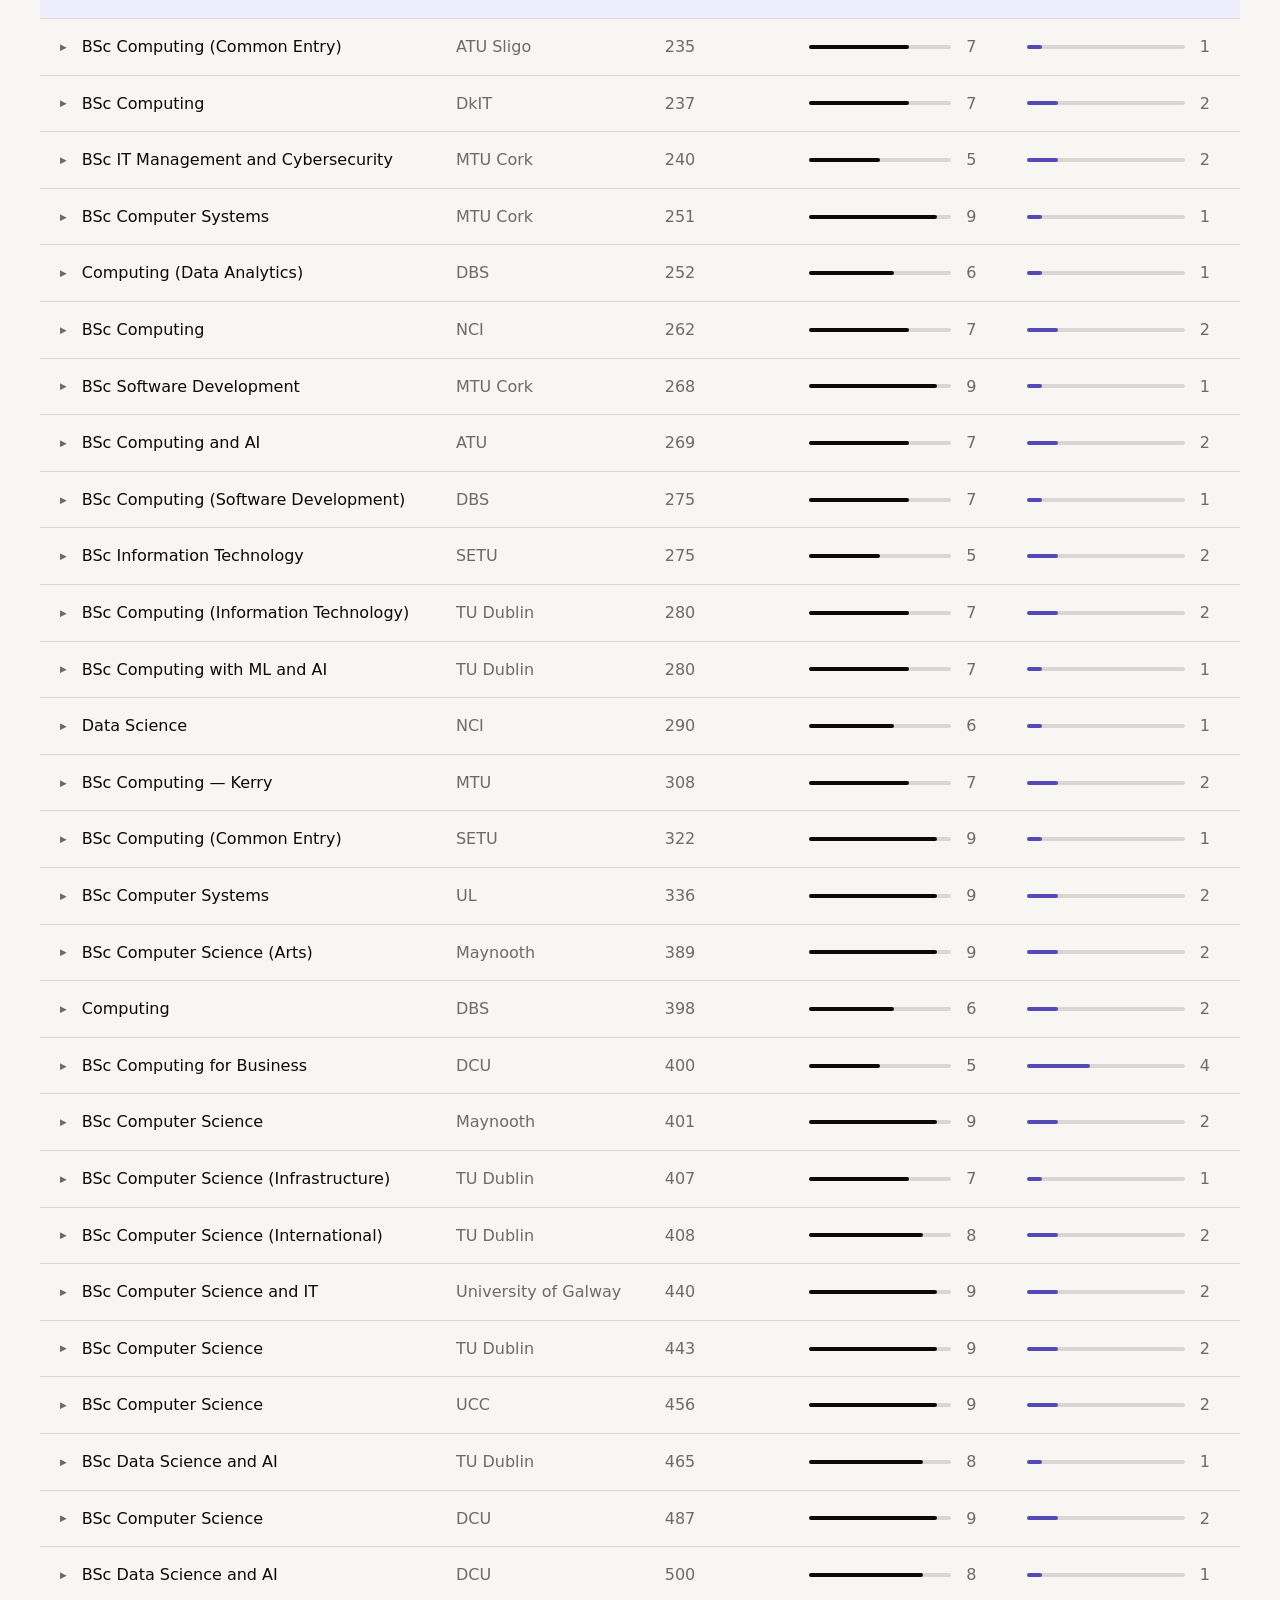
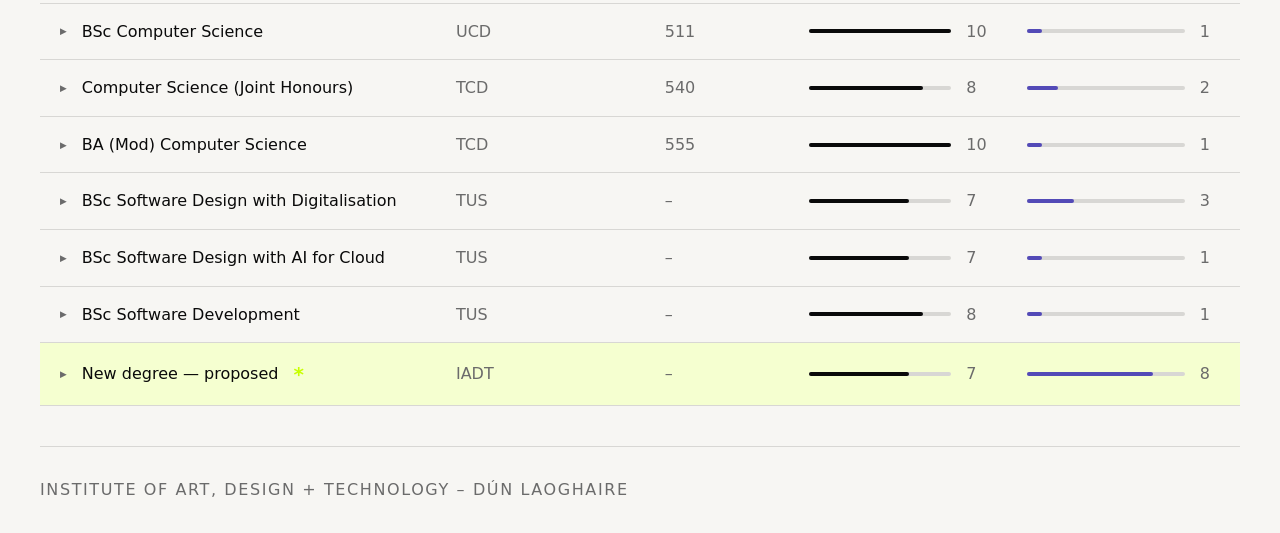
==== commit 4504ae1f: "Responsive canvas, methodology two-column, panel meta layout - Canvas: remove fixed attrs, fill cont" ====
--- a/01-gap.html
+++ b/01-gap.html
@@ -58,42 +58,46 @@
       </span>
       <span class="methodology__toggle" aria-hidden="true">+</span>
     </summary>
-    <div class="methodology__body flow">
-      <p>
-        Each of the 37 programmes was scored 1–10 on two axes, based on a review
-        of publicly available module lists, programme descriptions and learning
-        outcomes. Scores reflect the overall character of the degree – not the
-        presence or absence of any single module.
-      </p>
-      <p>
-        <strong>Technical depth (X axis)</strong> measures how much of the degree
-        is dedicated to writing, understanding and debugging real code –
-        programming languages, data structures and algorithms, systems programming,
-        networking, databases and computer architecture. A score of
-        <strong>9–10</strong> indicates significant CS theory: compilers, formal
-        methods, concurrent systems. A score of <strong>7–8</strong> indicates
-        strong applied programming. A score of <strong>5–6</strong> indicates solid
-        coding foundations where programming is not the dominant activity.
-      </p>
-      <p>
-        <strong>Creative ambition (Y axis)</strong> measures how much of the degree
-        explicitly teaches design thinking, visual communication, human-centred
-        process, prototyping and critique culture. A token UX or HCI module does
-        not raise this score. A score of <strong>7–8</strong> requires design to be
-        a named, sustained pillar across multiple years.
-      </p>
-      <p>
-        <strong>* IADT Creative Computing</strong> is scored
-        <strong>6 for technical depth</strong>. Students write real code across all
-        four years – programming, databases, APIs, full-stack projects, cloud and
-        networking. The score is not higher because the programme lacks the CS
-        theory depth of university degrees: algorithms at scale, systems
-        programming, compilers and formal methods.
-      </p>
-      <p>
-        Dot size encodes CAO points (2025 or most recent available). Click any
-        programme row in the table below to expand its module list.
-      </p>
+    <div class="methodology__body switcher">
+      <div class="flow">
+        <p>
+          Each of the 37 programmes was scored 1–10 on two axes, based on a review
+          of publicly available module lists, programme descriptions and learning
+          outcomes. Scores reflect the overall character of the degree – not the
+          presence or absence of any single module.
+        </p>
+        <p>
+          <strong>Technical depth (X axis)</strong> measures how much of the degree
+          is dedicated to writing, understanding and debugging real code –
+          programming languages, data structures and algorithms, systems programming,
+          networking, databases and computer architecture. A score of
+          <strong>9–10</strong> indicates significant CS theory: compilers, formal
+          methods, concurrent systems. A score of <strong>7–8</strong> indicates
+          strong applied programming. A score of <strong>5–6</strong> indicates solid
+          coding foundations where programming is not the dominant activity.
+        </p>
+      </div>
+      <div class="flow">
+        <p>
+          <strong>Creative ambition (Y axis)</strong> measures how much of the degree
+          explicitly teaches design thinking, visual communication, human-centred
+          process, prototyping and critique culture. A token UX or HCI module does
+          not raise this score. A score of <strong>7–8</strong> requires design to be
+          a named, sustained pillar across multiple years.
+        </p>
+        <p>
+          <strong>* IADT Creative Computing</strong> is scored
+          <strong>6 for technical depth</strong>. Students write real code across all
+          four years – programming, databases, APIs, full-stack projects, cloud and
+          networking. The score is not higher because the programme lacks the CS
+          theory depth of university degrees: algorithms at scale, systems
+          programming, compilers and formal methods.
+        </p>
+        <p>
+          Dot size encodes CAO points (2025 or most recent available). Click any
+          programme row in the table below to expand its module list.
+        </p>
+      </div>
     </div>
   </details>
 
@@ -120,8 +124,6 @@
 
         <canvas
           id="matrix"
-          width="1200"
-          height="800"
           role="img"
           aria-label="Scatter plot of 37 Irish computing degrees on two axes: technical depth (x) and creative ambition (y). Almost all programmes cluster bottom-right – high technical, low creative. IADT Creative Computing sits top-left. The proposed new degree sits top-right, a position no other programme occupies."
         >
--- a/css/style.css
+++ b/css/style.css
@@ -375,7 +375,7 @@
 
 .back-link:hover { color: var(--color-text); }
 
-/* Arrow animates right on hover */
+/* Arrow animates left on hover */
 .back-link .arrow {
   display: inline-block;
   transition: transform var(--duration-normal) var(--ease-out);
@@ -433,6 +433,8 @@
   align-self: flex-end;
 }
 
+.page-header > :first-child { flex: 1; }
+
 /* ── Methodology disclosure ── */
 .methodology {
   border-radius: var(--radius-s);
@@ -487,8 +489,10 @@
   padding: var(--space-m);
   border-block-start: var(--border-thin);
   background: var(--color-surface);
-  max-inline-size: var(--measure-prose);
-}
+}
+
+/* Two equal columns when body is wide enough */
+.methodology__body.switcher { --switcher-threshold: 60rem; }
 
 /* .flow handles paragraph spacing */
 .methodology__body p { color: var(--color-muted); }
@@ -504,6 +508,11 @@
 
 /* ── Matrix figure ── */
 .matrix-figure { position: relative; }
+
+.matrix-figure canvas {
+  inline-size: 100%;
+  aspect-ratio: 3 / 2;
+}
 
 /* ── Tooltip ── */
 .tooltip {
@@ -714,15 +723,19 @@
   --stack-space: var(--space-m);
 }
 
-/* Meta uses cluster composition */
+/* Meta uses switcher for two equal columns */
 .prog-panel__meta {
-  --cluster-space: var(--space-m);
+  --switcher-threshold: 40rem;
+}
+
+.prog-panel__meta .stack {
+  --stack-space: var(--space-s);
 }
 
 .prog-panel__meta-item {
   display: flex;
   flex-direction: column;
-  gap: var(--space-3xs);
+  gap: 0;
 }
 
 .prog-panel__meta-label {
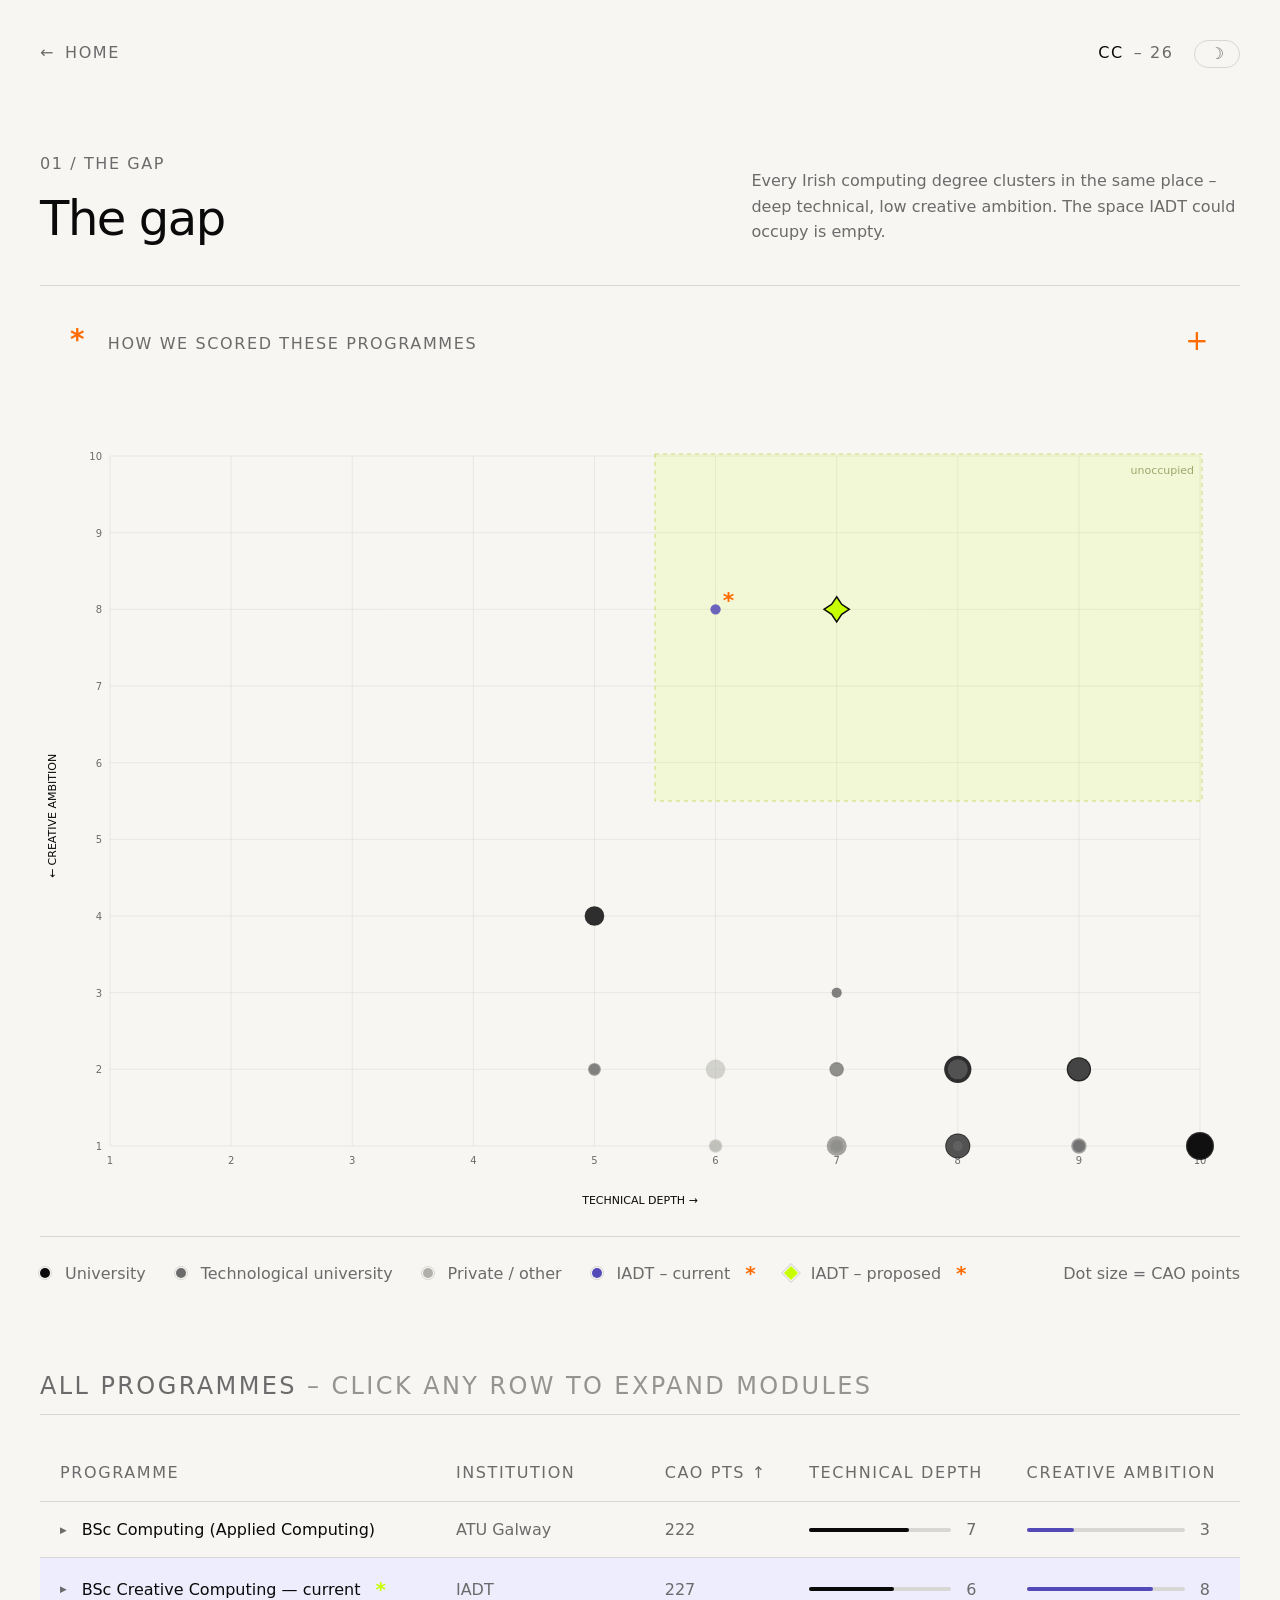
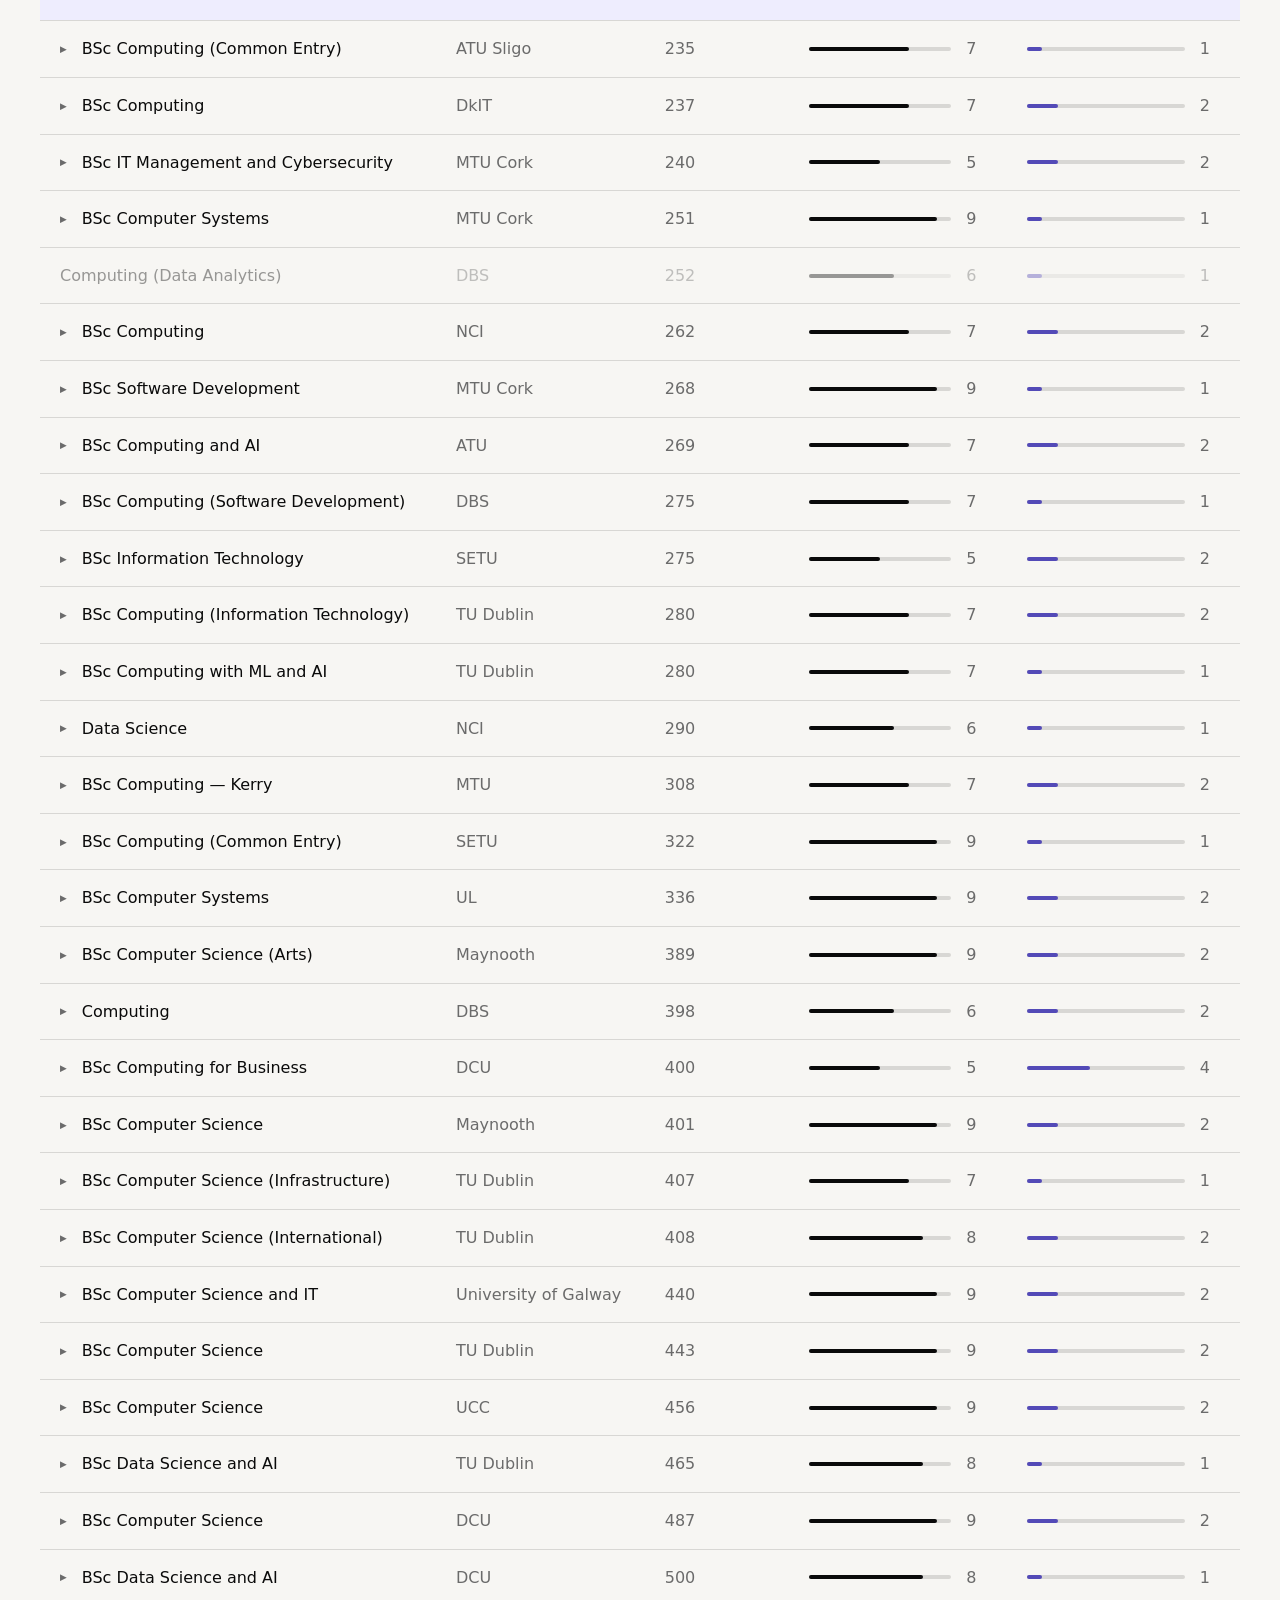
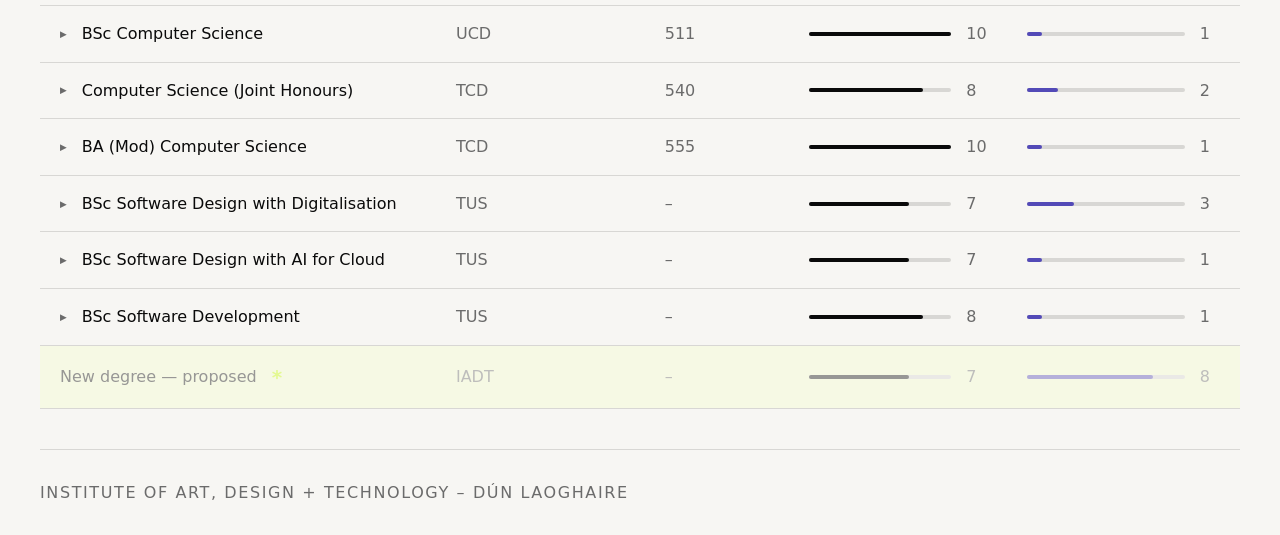
==== commit bd5277bc: "Dark mode toggle, nav hover fix, placeholder rows, coming-soon nav - Add --color-text-on-accent toke" ====
--- a/01-gap.html
+++ b/01-gap.html
@@ -7,6 +7,7 @@
   <title>The Gap – CC 26</title>
   <link rel="stylesheet" href="https://rsms.me/inter/inter.css">
   <link rel="stylesheet" href="css/style.css">
+  <script defer src="js/theme.js"></script>
 </head>
 <body class="page">
 
@@ -26,6 +27,9 @@
       <span class="wordmark__name">CC</span>
       <span class="wordmark__sub">26</span>
     </a>
+    <button class="theme-toggle" aria-label="Toggle dark mode" aria-pressed="false">
+      <span aria-hidden="true">☽</span>
+    </button>
   </header>
 
   <!--
--- a/css/style.css
+++ b/css/style.css
@@ -87,6 +87,9 @@
   --color-orange:  #ff6b00;
   --color-focus:   #0055cc;
 
+  /* Accent green is the same in both modes — dark text always reads on it */
+  --color-text-on-accent: #0a0a0a;
+
   /* Tinted surface variants – derived from brand colours */
   --color-surface-iadt:     #EEEDFE;
   --color-surface-proposed: #f5ffd0;
@@ -129,8 +132,9 @@
 }
 
 /* ── Dark mode – token overrides only ── */
+/* :not([data-theme="light"]) lets a manual light preference suppress the OS rule */
 @media (prefers-color-scheme: dark) {
-  :root {
+  :root:not([data-theme="light"]) {
     --color-bg:      #111110;
     --color-surface: #1c1c1b;
     --color-text:    #f0efe9;
@@ -147,6 +151,25 @@
     --color-dot-iadt:       #AFA9EC;
     --color-dot-proposed:   #c8ff00;
   }
+}
+
+/* Manual dark mode — same tokens, overrides OS preference */
+html[data-theme="dark"] {
+  --color-bg:      #111110;
+  --color-surface: #1c1c1b;
+  --color-text:    #f0efe9;
+  --color-muted:   #888884;
+  --color-border:  #2e2e2c;
+  --color-focus:   #60a5fa;
+
+  --color-surface-iadt:     #1e1b3a;
+  --color-surface-proposed: #1e2e00;
+
+  --color-dot-university: #f0efe9;
+  --color-dot-tu:         #888884;
+  --color-dot-other:      #555552;
+  --color-dot-iadt:       #AFA9EC;
+  --color-dot-proposed:   #c8ff00;
 }
 
 /* ── Reduced motion ── */
@@ -499,6 +522,29 @@
 .methodology__body strong { color: var(--color-text); font-weight: var(--weight-medium); }
 .methodology__body em     { color: var(--color-dot-iadt); font-style: normal; font-weight: var(--weight-medium); }
 
+/* ── Theme toggle ── */
+.theme-toggle {
+  appearance: none;
+  display: inline-flex;
+  align-items: center;
+  align-self: center;
+  background: none;
+  border: var(--border-thin);
+  border-radius: var(--radius-full);
+  color: var(--color-muted);
+  cursor: pointer;
+  font-family: var(--font-sans);
+  font-size: var(--step-0);
+  line-height: var(--lh-flat);
+  padding: var(--space-3xs) var(--space-xs);
+  transition: color var(--duration-fast), border-color var(--duration-fast);
+}
+
+.theme-toggle:hover {
+  color: var(--color-text);
+  border-color: var(--color-text);
+}
+
 /* ── Site main ── */
 .site-main {
   flex: 1;
@@ -669,6 +715,15 @@
   box-shadow: inset var(--border-width-accent) 0 0 var(--color-accent);
 }
 
+/* Placeholder rows – faded, non-interactive */
+.prog-row[data-status="placeholder"] {
+  opacity: 0.4;
+  pointer-events: none;
+  cursor: default;
+}
+
+.prog-row[data-status="placeholder"] .prog-summary__name::before { display: none; }
+
 /* Score bar fill variant */
 .score-bar__fill[data-axis="creative"] { background: var(--color-dot-iadt); }
 
@@ -880,3 +935,13 @@
 
 .nav-item:hover .nav-link__number,
 .nav-item:focus-within .nav-link__number   { opacity: 0.45; }
+
+/* Force dark text on accent-green hover fill in both modes */
+.nav-item:hover .nav-link,
+.nav-item:focus-within .nav-link { color: var(--color-text-on-accent, #0a0a0a); }
+
+/* Coming-soon nav item – visible but not interactive */
+.nav-item[aria-disabled="true"] {
+  opacity: 0.4;
+  pointer-events: none;
+}
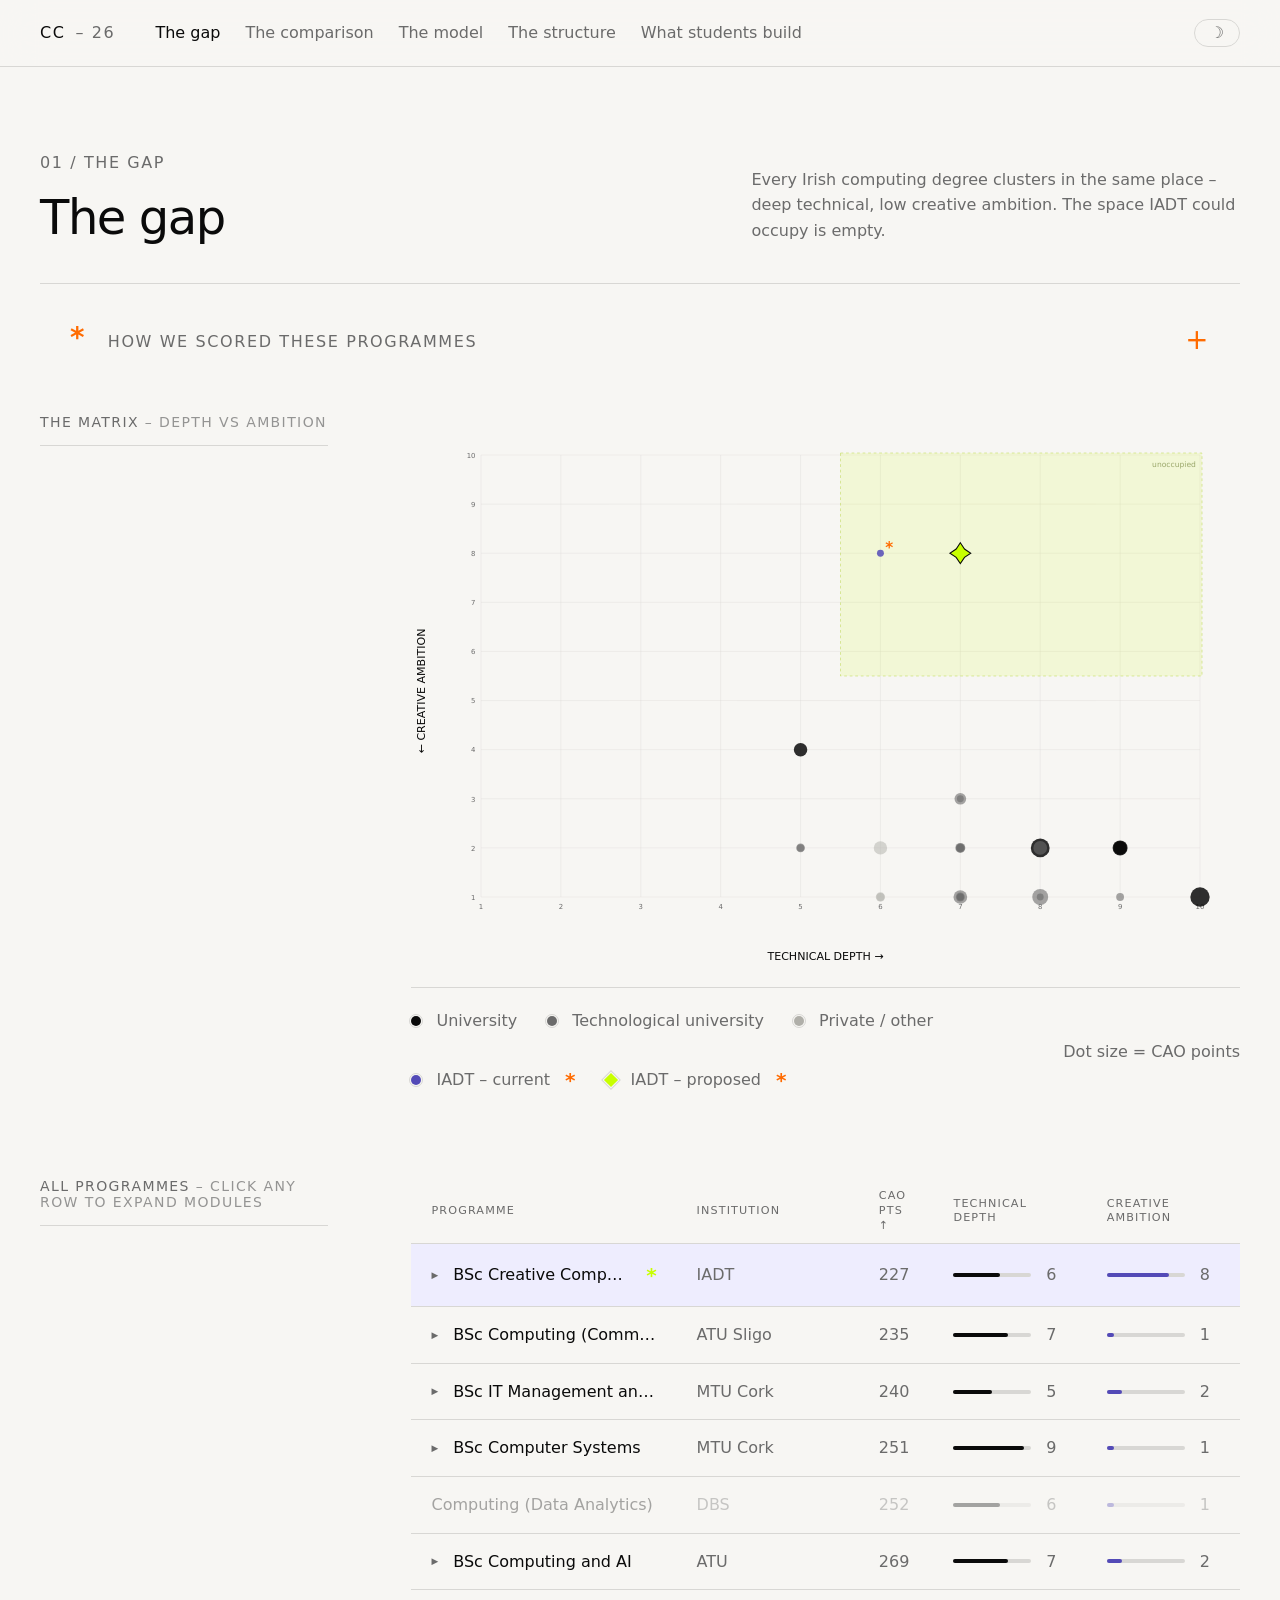
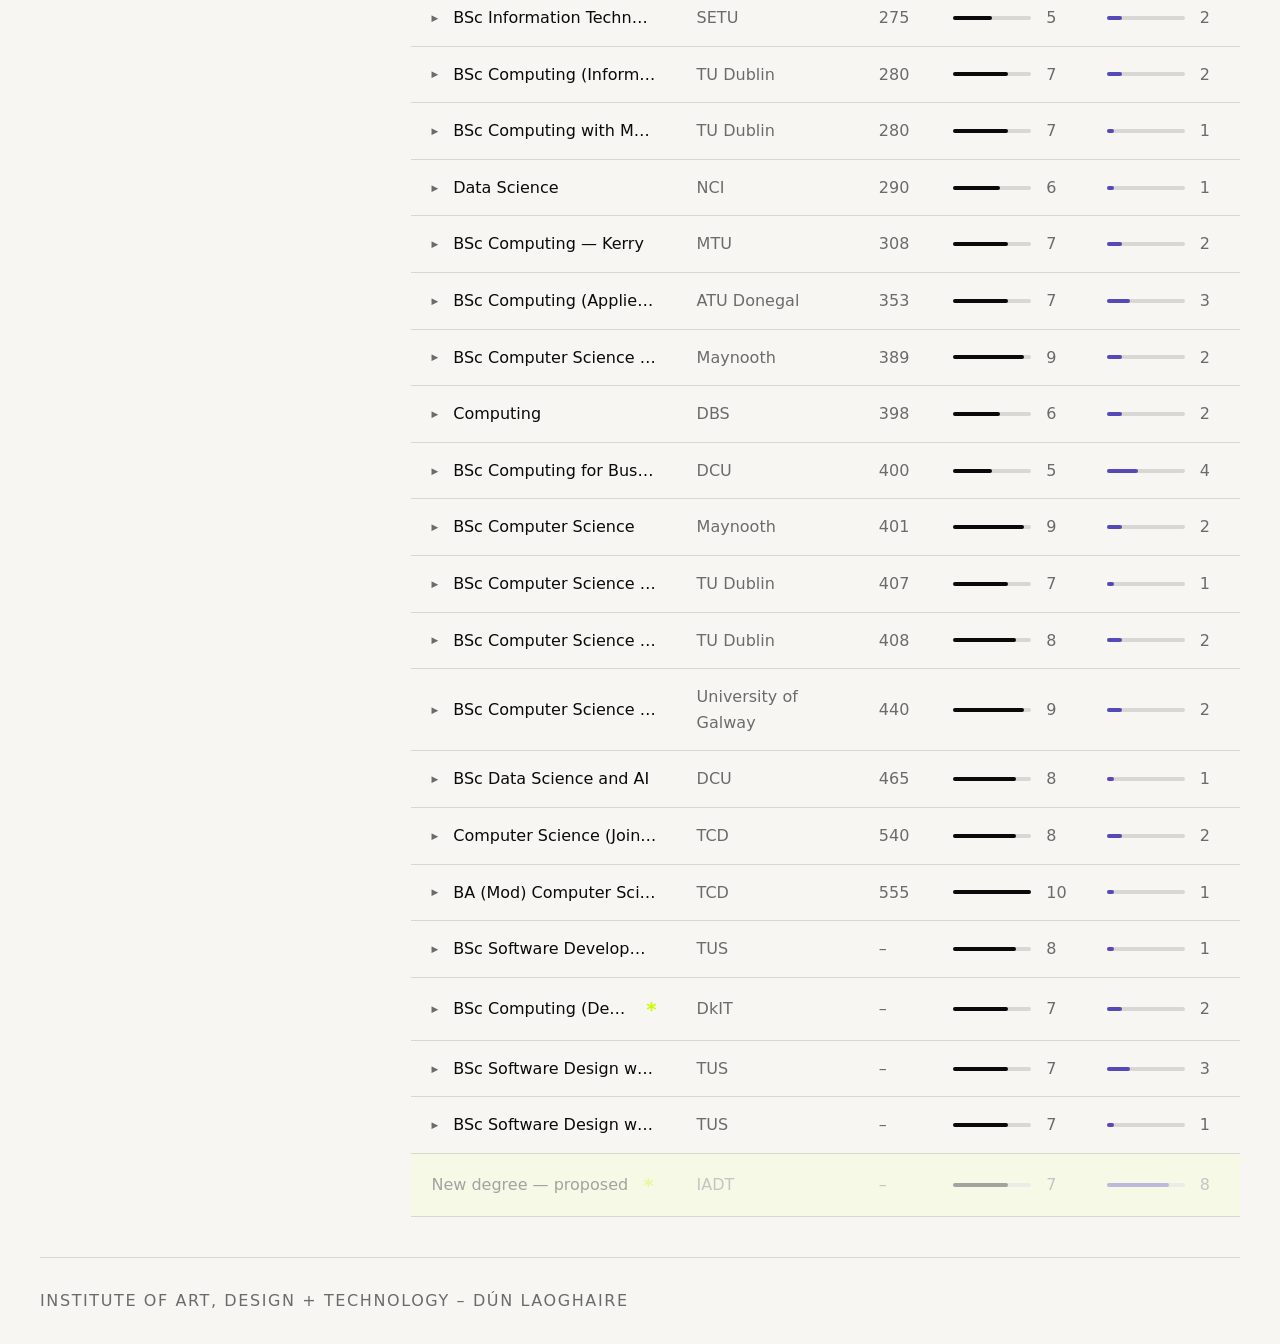
==== commit 60a7f58d: "Add model, structure, sprints, and compare pages so the full proposal site is backed up and publisha" ====
--- a/01-gap.html
+++ b/01-gap.html
@@ -2,240 +2,11 @@
 <html lang="en">
 <head>
   <meta charset="UTF-8">
-  <meta name="viewport" content="width=device-width, initial-scale=1.0">
-  <meta name="description" content="The gap in Irish computing education – a landscape analysis of 37 degree programmes.">
-  <title>The Gap – CC 26</title>
-  <link rel="stylesheet" href="https://rsms.me/inter/inter.css">
-  <link rel="stylesheet" href="css/style.css">
-  <script defer src="js/theme.js"></script>
+  <meta http-equiv="refresh" content="0; url=index.html">
+  <title>CC 26</title>
+  <script>window.location.replace('index.html');</script>
 </head>
-<body class="page">
-
-  <a class="skip-link" href="#main-content">Skip to main content</a>
-
-  <!--
-    SITE HEADER
-    Back link left, wordmark right.
-    margin-inline-start:auto on .wordmark pushes it right – no empty spacer elements.
-  -->
-  <header class="site-header">
-    <a class="back-link" href="index.html" aria-label="Back to CC 26 home">
-      <span class="arrow" aria-hidden="true">←</span>
-      <span>Home</span>
-    </a>
-    <a class="wordmark" href="index.html" aria-label="CC 26 – home">
-      <span class="wordmark__name">CC</span>
-      <span class="wordmark__sub">26</span>
-    </a>
-    <button class="theme-toggle" aria-label="Toggle dark mode" aria-pressed="false">
-      <span aria-hidden="true">☽</span>
-    </button>
-  </header>
-
-  <!--
-    PAGE HEADER
-    Two-column flex: title group left, description right.
-    Description aligns to bottom via align-self:flex-end on .page-header__desc.
-  -->
-  <div class="page-header">
-    <div>
-      <p class="page-header__eyebrow">01 / The gap</p>
-      <h1 class="page-header__title">The gap</h1>
-    </div>
-    <p class="page-header__desc">
-      Every Irish computing degree clusters in the same place – deep technical,
-      low creative ambition. The space IADT could occupy is empty.
-    </p>
-  </div>
-
-  <!--
-    METHODOLOGY DISCLOSURE
-    Native <details>/<summary> – keyboard accessible, no JS.
-    Collapsed by default so diagram leads.
-    Toggle indicator uses CSS transform, not swapped content.
-  -->
-  <details class="methodology">
-    <summary class="methodology__summary">
-      <span>
-        <span class="methodology__marker" aria-hidden="true">*</span>
-        How we scored these programmes
-      </span>
-      <span class="methodology__toggle" aria-hidden="true">+</span>
-    </summary>
-    <div class="methodology__body switcher">
-      <div class="flow">
-        <p>
-          Each of the 37 programmes was scored 1–10 on two axes, based on a review
-          of publicly available module lists, programme descriptions and learning
-          outcomes. Scores reflect the overall character of the degree – not the
-          presence or absence of any single module.
-        </p>
-        <p>
-          <strong>Technical depth (X axis)</strong> measures how much of the degree
-          is dedicated to writing, understanding and debugging real code –
-          programming languages, data structures and algorithms, systems programming,
-          networking, databases and computer architecture. A score of
-          <strong>9–10</strong> indicates significant CS theory: compilers, formal
-          methods, concurrent systems. A score of <strong>7–8</strong> indicates
-          strong applied programming. A score of <strong>5–6</strong> indicates solid
-          coding foundations where programming is not the dominant activity.
-        </p>
-      </div>
-      <div class="flow">
-        <p>
-          <strong>Creative ambition (Y axis)</strong> measures how much of the degree
-          explicitly teaches design thinking, visual communication, human-centred
-          process, prototyping and critique culture. A token UX or HCI module does
-          not raise this score. A score of <strong>7–8</strong> requires design to be
-          a named, sustained pillar across multiple years.
-        </p>
-        <p>
-          <strong>* IADT Creative Computing</strong> is scored
-          <strong>6 for technical depth</strong>. Students write real code across all
-          four years – programming, databases, APIs, full-stack projects, cloud and
-          networking. The score is not higher because the programme lacks the CS
-          theory depth of university degrees: algorithms at scale, systems
-          programming, compilers and formal methods.
-        </p>
-        <p>
-          Dot size encodes CAO points (2025 or most recent available). Click any
-          programme row in the table below to expand its module list.
-        </p>
-      </div>
-    </div>
-  </details>
-
-  <!--
-    MAIN CONTENT
-    .stack composition handles vertical rhythm between sections.
-  -->
-  <main id="main-content" class="site-main stack">
-
-    <!--
-      MATRIX VISUALISATION
-      <figure> groups the canvas and its legend as a semantic unit.
-      The canvas is a progressive enhancement – the data table below
-      is the primary accessible content.
-      Screen readers get the aria-label on canvas plus the text fallback inside it.
-    -->
-    <section aria-labelledby="matrix-heading">
-
-      <h2 id="matrix-heading" class="u-visually-hidden">
-        Irish computing degrees – technical depth vs creative ambition
-      </h2>
-
-      <figure class="matrix-figure">
-
-        <canvas
-          id="matrix"
-          role="img"
-          aria-label="Scatter plot of 37 Irish computing degrees on two axes: technical depth (x) and creative ambition (y). Almost all programmes cluster bottom-right – high technical, low creative. IADT Creative Computing sits top-left. The proposed new degree sits top-right, a position no other programme occupies."
-        >
-          <!--
-            Text fallback for environments where canvas is unavailable.
-            Directs users to the accessible data table below.
-          -->
-          <p>
-            Chart showing 37 Irish computing degrees. Most cluster bottom-right
-            (high technical depth, low creative ambition). IADT Creative Computing
-            sits top-left. The proposed new degree targets the top-right –
-            currently unoccupied. See the full data table below.
-          </p>
-        </canvas>
-
-        <!--
-          Tooltip – positioned absolute within figure.
-          aria-hidden toggled via JS when shown/hidden.
-        -->
-        <div
-          id="tooltip"
-          class="tooltip"
-          role="tooltip"
-          aria-hidden="true"
-        ></div>
-
-        <!--
-          Legend as figcaption – semantically describes the figure.
-          Uses .sidebar composition: items left (cluster), note right.
-        -->
-        <figcaption class="matrix-legend">
-          <div class="sidebar">
-            <ul class="cluster" role="list" aria-label="Dot colour key">
-              <li class="legend__item">
-                <span class="legend__dot" data-type="university" aria-hidden="true"></span>
-                University
-              </li>
-              <li class="legend__item">
-                <span class="legend__dot" data-type="tu" aria-hidden="true"></span>
-                Technological university
-              </li>
-              <li class="legend__item">
-                <span class="legend__dot" data-type="other" aria-hidden="true"></span>
-                Private / other
-              </li>
-              <li class="legend__item">
-                <span class="legend__dot" data-type="iadt" aria-hidden="true"></span>
-                IADT – current
-                <span class="legend__marker" aria-hidden="true">*</span>
-              </li>
-              <li class="legend__item">
-                <span class="legend__dot" data-type="proposed" aria-hidden="true"></span>
-                IADT – proposed
-                <span class="legend__marker" aria-hidden="true">*</span>
-              </li>
-            </ul>
-            <p class="legend__note">Dot size = CAO points</p>
-          </div>
-        </figcaption>
-
-      </figure>
-
-    </section>
-
-    <!--
-      PROGRAMMES TABLE
-      Primary accessible content – full data for all 37 programmes.
-      role="region" + tabindex="0" makes the scroll container keyboard-navigable.
-      thead is sticky so headers remain visible when scrolling.
-    -->
-    <section aria-labelledby="table-heading" class="stack" style="--stack-space: var(--space-m)">
-
-      <h2 id="table-heading" class="section-label">
-        All programmes
-        <span class="section-label__hint">– click any row to expand modules</span>
-      </h2>
-
-      <div class="table-scroll" role="region" aria-label="Irish computing degrees data" tabindex="0">
-        <table class="data-table" id="prog-table">
-          <thead>
-            <tr>
-              <th scope="col" data-col="name"        aria-sort="none">Programme</th>
-              <th scope="col" data-col="institution" aria-sort="none">Institution</th>
-              <th scope="col" data-col="cao_points"  aria-sort="none">CAO pts</th>
-              <th scope="col" data-col="x"           aria-sort="none">Technical depth</th>
-              <th scope="col" data-col="y"           aria-sort="none">Creative ambition</th>
-            </tr>
-          </thead>
-          <tbody id="table-body">
-            <!--
-              Rows rendered by gap.js.
-              Each row is a <tr> with tabindex="0" and aria-expanded
-              for keyboard expand/collapse.
-              Panel content in a sibling <tr> toggled via hidden attribute.
-            -->
-          </tbody>
-        </table>
-      </div>
-
-    </section>
-
-  </main>
-
-  <footer class="site-footer">
-    <p class="site-footer__text">Institute of Art, Design + Technology – Dún Laoghaire</p>
-  </footer>
-
-  <script src="js/gap.js" type="module"></script>
-
+<body>
+  <a href="index.html">CC 26 – The gap</a>
 </body>
 </html>
